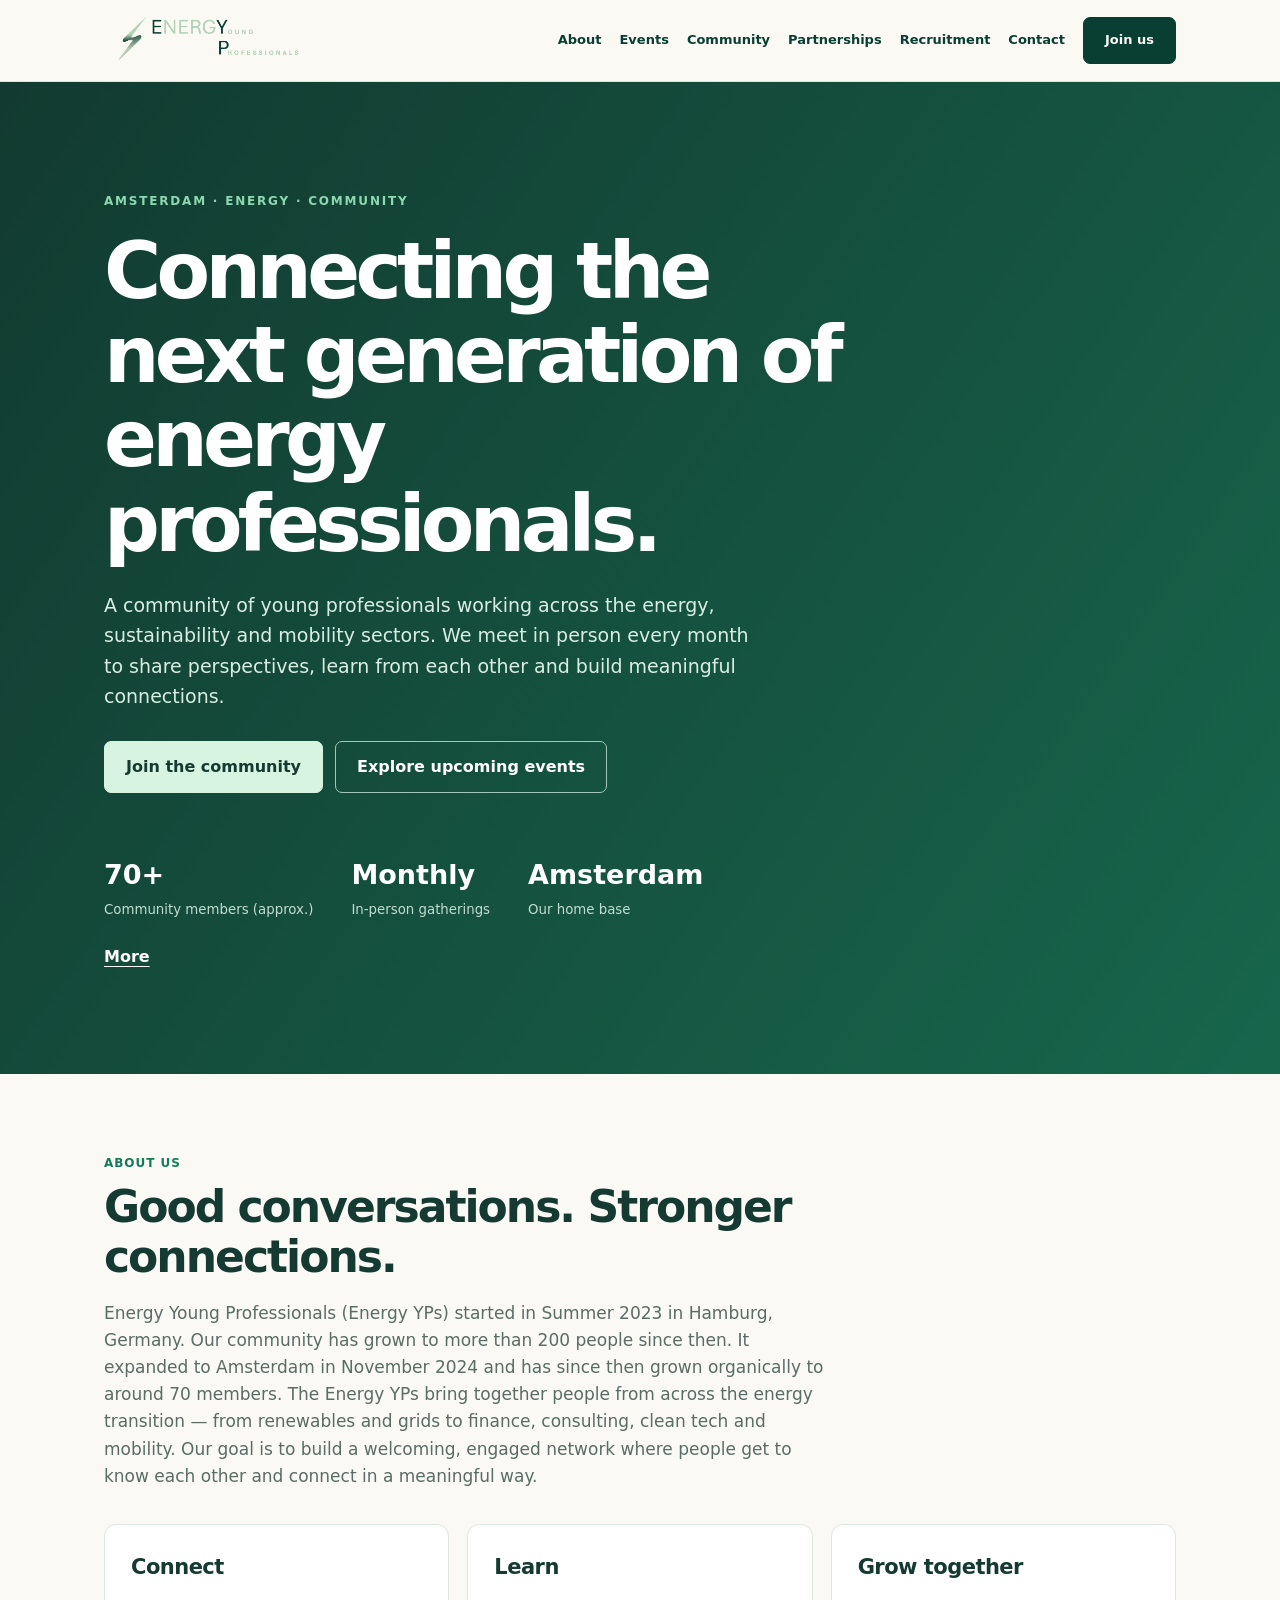
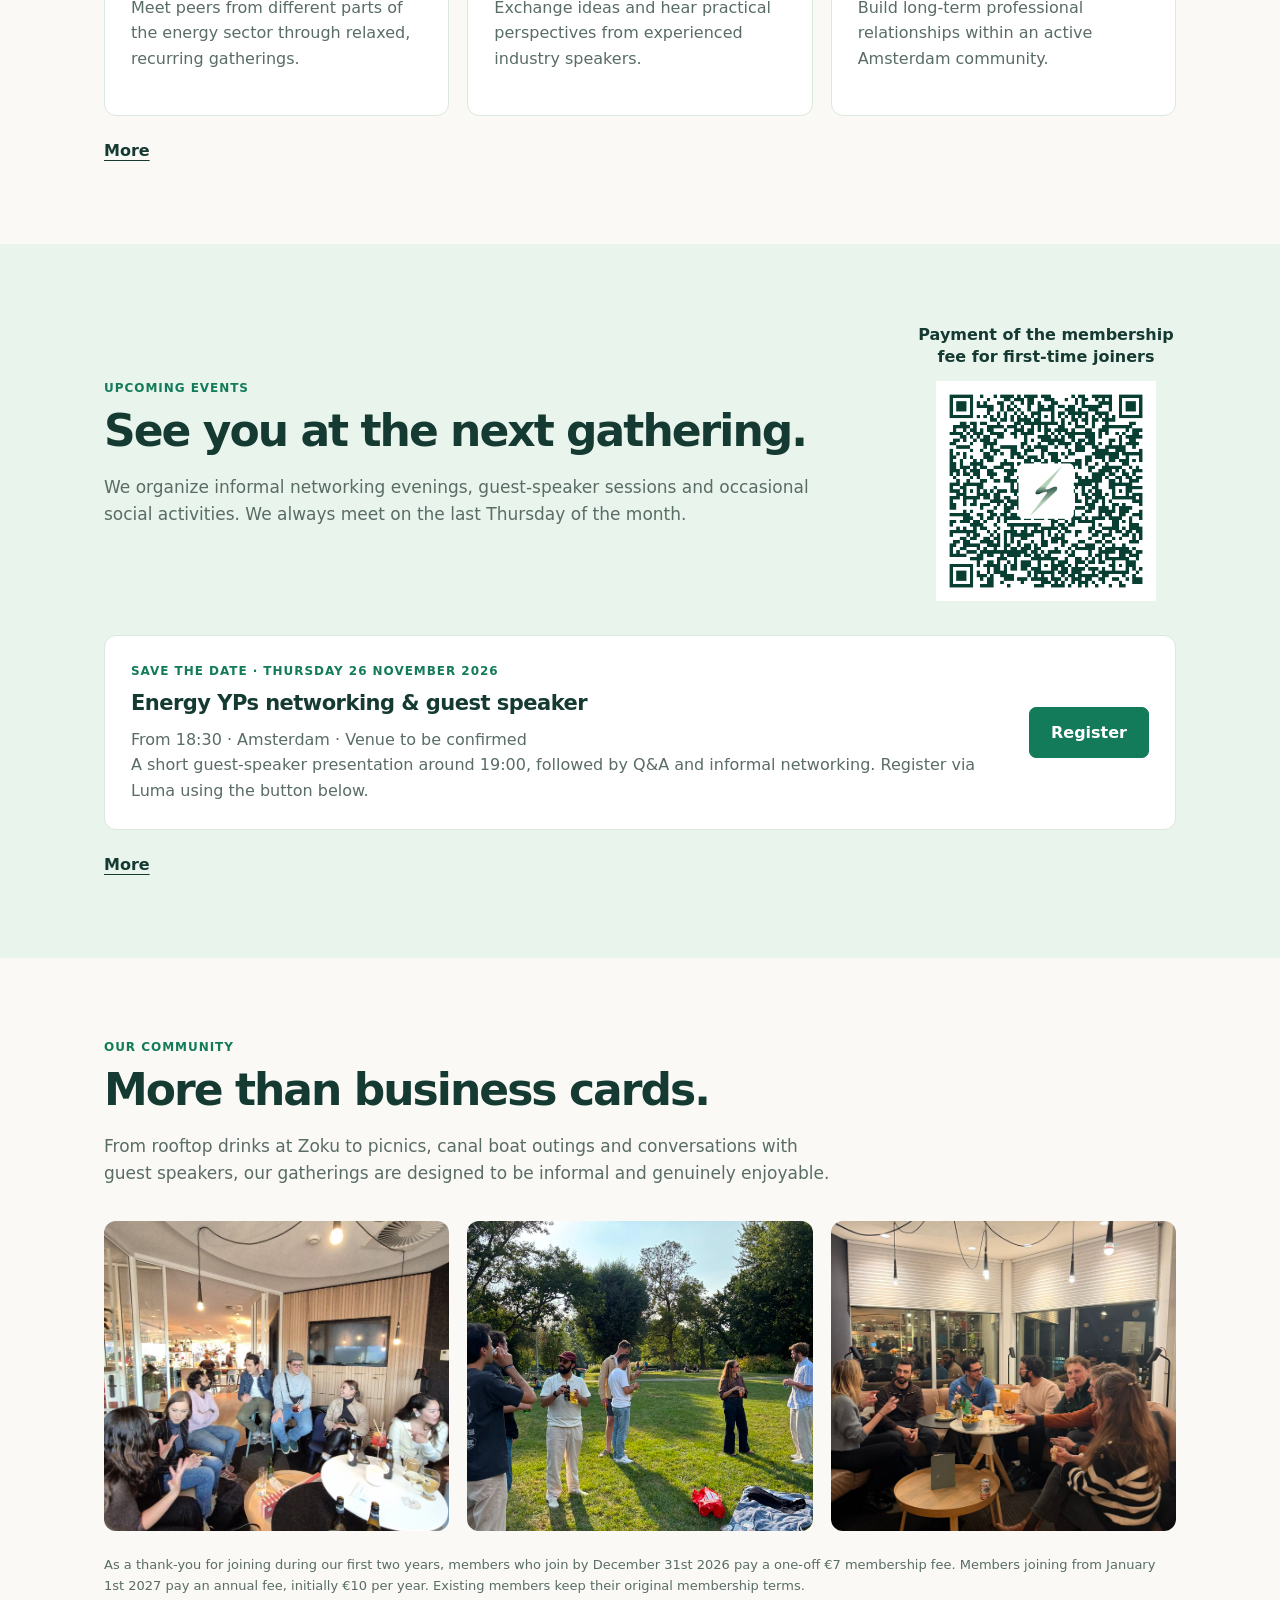
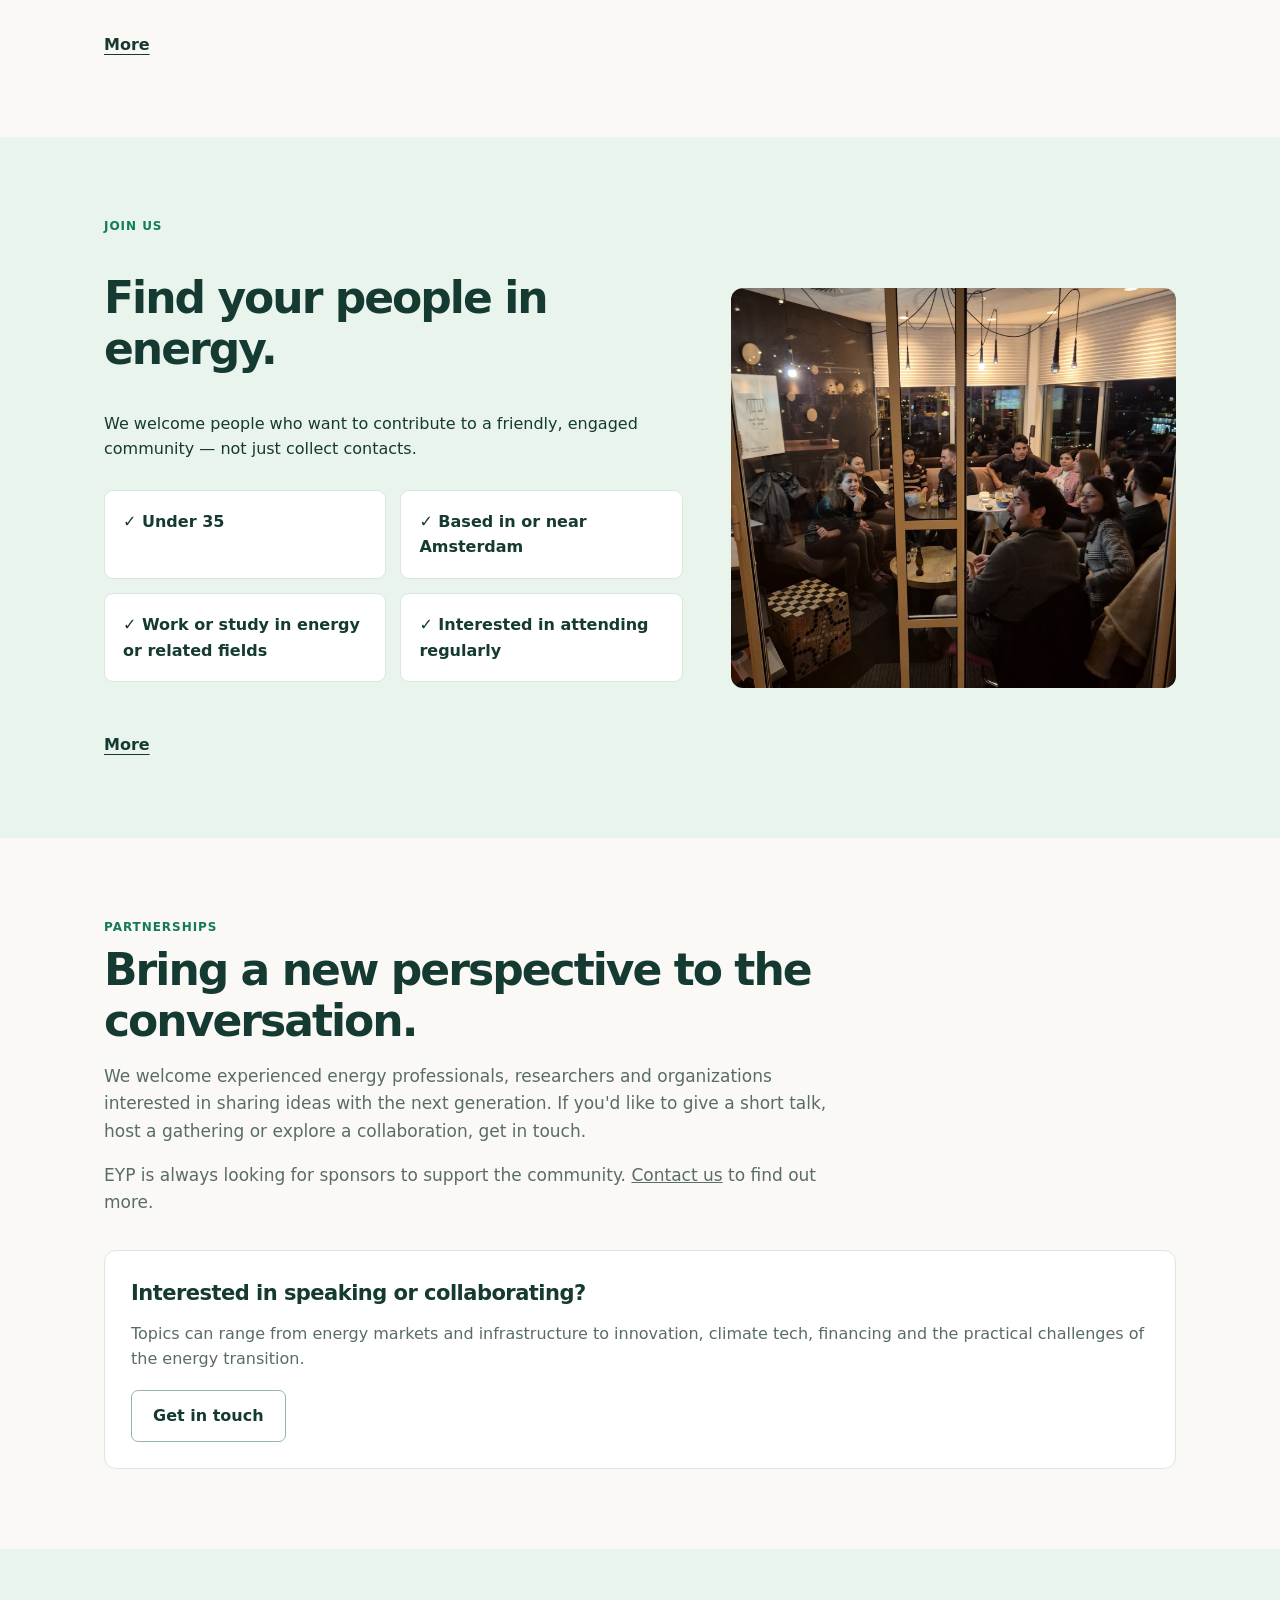
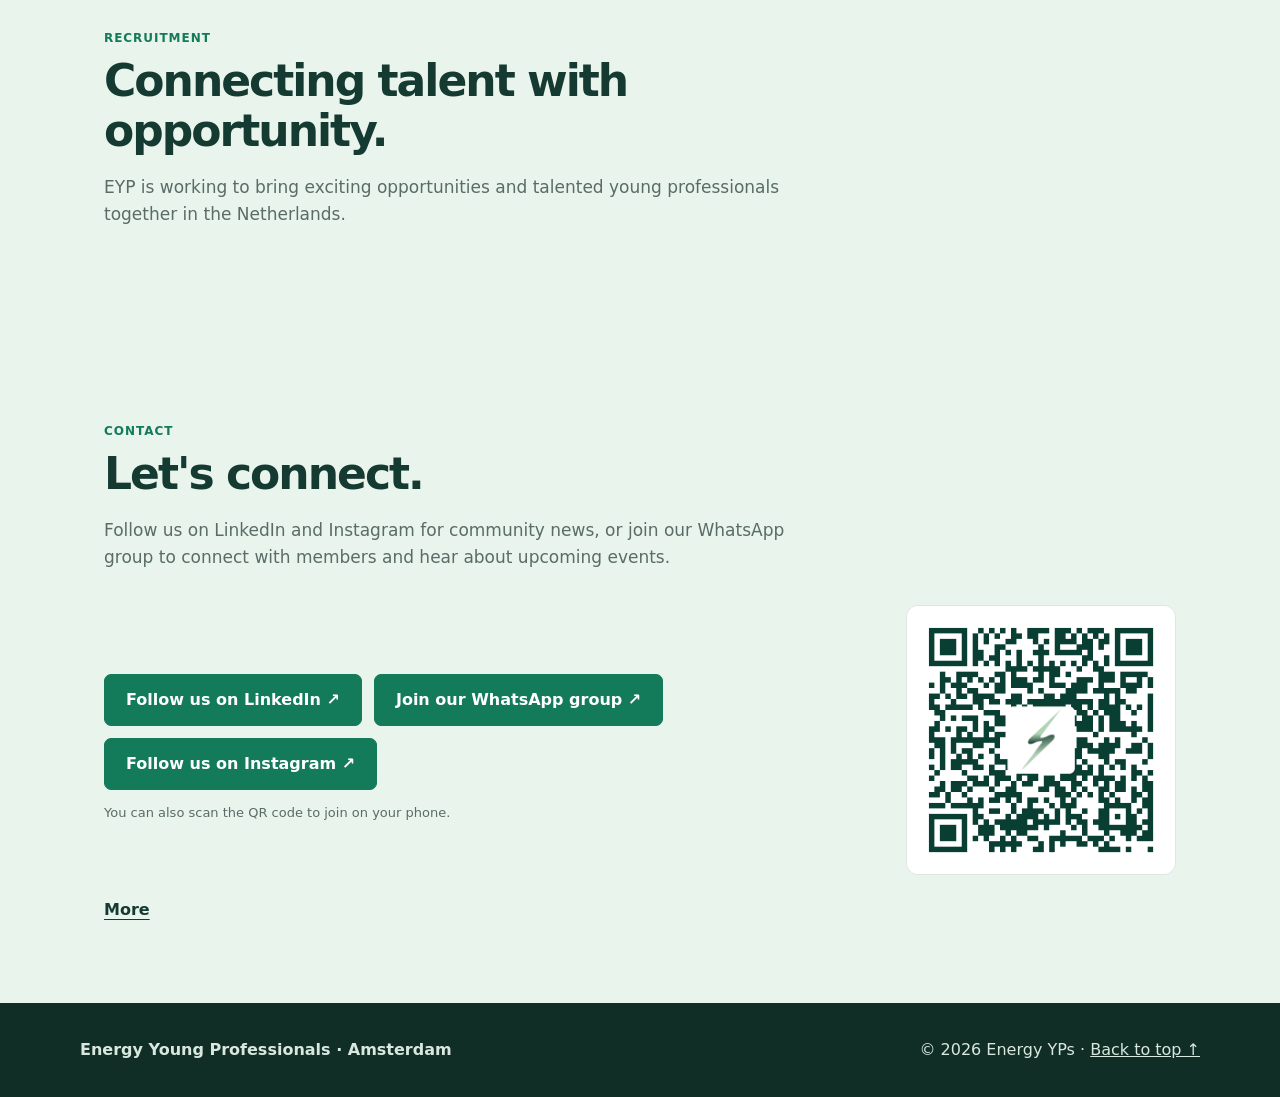
==== Energy-YPs-website/index.html @ be3f4026 "Remove outdated event information disclaimer" ====
<!doctype html>
<html lang="en">
<head>
  <meta charset="utf-8">
  <meta name="viewport" content="width=device-width, initial-scale=1">
  <meta name="description" content="Energy Young Professionals is an Amsterdam-based community connecting the next generation of energy professionals.">
  <title>Energy Young Professionals | Amsterdam</title>
  <link rel="stylesheet" href="styles.css">
</head>
<body id="home">
<header><div class="nav"><a class="brand" href="#home"><img class="brand-logo" src="Logo.png" alt="Energy Young Professionals"></a><nav aria-label="Main navigation"><a href="#about">About</a><a href="#events">Events</a><a href="#community">Community</a><a href="#partnerships">Partnerships</a><a href="#recruitment">Recruitment</a><a href="#contact">Contact</a><a class="button" href="#join">Join us</a></nav></div></header>
<main>
<section class="hero"><div class="wrap"><div class="eyebrow">Amsterdam · Energy · Community</div><h1>Connecting the next generation of energy professionals.</h1><p>A community of young professionals working across the energy, sustainability and mobility sectors. We meet in person every month to share perspectives, learn from each other and build meaningful connections.</p><div class="actions"><a class="button" href="#join">Join the community</a><a class="button secondary" href="#events">Explore upcoming events</a></div><div class="stats"><div class="stat"><strong>70+</strong><small>Community members (approx.)</small></div><div class="stat"><strong>Monthly</strong><small>In-person gatherings</small></div><div class="stat"><strong>Amsterdam</strong><small>Our home base</small></div></div><a class="more-link" href="home.html" target="_blank" rel="noopener noreferrer" aria-label="More about Our purpose (opens in a new tab)">More</a></div></section>
<section id="about"><div class="wrap"><div class="sectionhead"><div class="tag">About us</div><h2>Good conversations. Stronger connections.</h2><p>Energy Young Professionals (Energy YPs) started in Summer 2023 in Hamburg, Germany. Our community has grown to more than 200 people since then. It expanded to Amsterdam in November 2024 and has since then grown organically to around 70 members. The Energy YPs bring together people from across the energy transition — from renewables and grids to finance, consulting, clean tech and mobility. Our goal is to build a welcoming, engaged network where people get to know each other and connect in a meaningful way.</p></div><div class="grid"><div class="card"><h3>Connect</h3><p>Meet peers from different parts of the energy sector through relaxed, recurring gatherings.</p></div><div class="card"><h3>Learn</h3><p>Exchange ideas and hear practical perspectives from experienced industry speakers.</p></div><div class="card"><h3>Grow together</h3><p>Build long-term professional relationships within an active Amsterdam community.</p></div></div><a class="more-link" href="about.html" target="_blank" rel="noopener noreferrer" aria-label="More about About EYP (opens in a new tab)">More</a></div></section>
<section class="light" id="events"><div class="wrap"><div class="events-intro"><div class="sectionhead"><div class="tag">Upcoming events</div><h2>See you at the next gathering.</h2><p>We organize informal networking evenings, guest-speaker sessions and occasional social activities. We always meet on the last Thursday of the month.</p></div><figure class="membership-payment"><figcaption>Payment of the membership fee for first-time joiners</figcaption><a href="https://revolut.me/raphaef59b?currency=EUR&amp;amount=700&amp;note=Energy%20Young%20Professionals%20-%20One%20Time%20Membership" target="_blank" rel="noopener noreferrer" aria-label="Pay the €7 one-time membership fee via Revolut"><img src="membership-payment-qr.png" alt="Scan to pay the €7 Energy Young Professionals one-time membership fee via Revolut" width="1560" height="1560" loading="lazy"></a></figure></div><div class="card event"><div><div class="tag">Save the date · Thursday 26 November 2026</div><h3>Energy YPs networking & guest speaker</h3><p>From 18:30 · Amsterdam · Venue to be confirmed</p><p>A short guest-speaker presentation around 19:00, followed by Q&A and informal networking. Register via Luma using the button below.</p></div><a class="button" href="https://luma.com/bhpto32o" target="_blank" rel="noopener noreferrer">Register</a></div><a class="more-link" href="events.html" target="_blank" rel="noopener noreferrer" aria-label="More about Events (opens in a new tab)">More</a></div></section>
<section id="community"><div class="wrap"><div class="sectionhead"><div class="tag">Our community</div><h2>More than business cards.</h2><p>From rooftop drinks at Zoku to picnics, canal boat outings and conversations with guest speakers, our gatherings are designed to be informal and genuinely enjoyable.</p></div><div class="grid"><img class="community-photo" src="picture-1.jpeg" alt="Energy YPs members talking at an indoor gathering" loading="lazy"><img class="community-photo" src="picture-2.jpeg" alt="Energy YPs picnic in the park" loading="lazy"><img class="community-photo" src="picture-3.jpeg" alt="Energy YPs members sharing a conversation" loading="lazy"></div><p class="note" style="margin-top:24px">As a thank-you for joining during our first two years, members who join by December 31st 2026 pay a one-off €7 membership fee. Members joining from January 1st 2027 pay an annual fee, initially €10 per year. Existing members keep their original membership terms.</p><a class="more-link" href="community.html" target="_blank" rel="noopener noreferrer" aria-label="More about Our community (opens in a new tab)">More</a></div></section>
<section class="light" id="join"><div class="wrap split"><div><div class="tag">Join us</div><h2 style="font-size:clamp(30px,4vw,44px);letter-spacing:-.045em;line-height:1.15">Find your people in energy.</h2><p>We welcome people who want to contribute to a friendly, engaged community — not just collect contacts.</p><div class="criteria"><div>✓ Under 35</div><div>✓ Based in or near Amsterdam</div><div>✓ Work or study in energy or related fields</div><div>✓ Interested in attending regularly</div></div><a class="more-link" href="join.html" target="_blank" rel="noopener noreferrer" aria-label="More about Joining EYP (opens in a new tab)">More</a></div><img class="community-photo" src="picture-4.jpeg" alt="Energy YPs community gathering in Amsterdam" loading="lazy"></div></section>
<section id="partnerships"><span id="speakers" aria-hidden="true"></span><div class="wrap"><div class="sectionhead"><div class="tag">Partnerships</div><h2>Bring a new perspective to the conversation.</h2><p>We welcome experienced energy professionals, researchers and organizations interested in sharing ideas with the next generation. If you'd like to give a short talk, host a gathering or explore a collaboration, get in touch.</p><p>EYP is always looking for sponsors to support the community. <a href="#contact">Contact us</a> to find out more.</p></div><div class="card"><h3>Interested in speaking or collaborating?</h3><p>Topics can range from energy markets and infrastructure to innovation, climate tech, financing and the practical challenges of the energy transition.</p><a class="button secondary" href="#contact">Get in touch</a></div></div></section>
<section class="light" id="recruitment"><div class="wrap"><div class="sectionhead"><div class="tag">Recruitment</div><h2>Connecting talent with opportunity.</h2><p>EYP is working to bring exciting opportunities and talented young professionals together in the Netherlands.</p></div></div></section>
<section class="light" id="contact"><div class="wrap"><div class="sectionhead"><div class="tag">Contact</div><h2>Let's connect.</h2><p>Follow us on LinkedIn and Instagram for community news, or join our WhatsApp group to connect with members and hear about upcoming events.</p></div><div class="whatsapp-connect"><div><div class="actions"><a class="button" href="https://www.linkedin.com/company/eyp-energy-young-professionals" target="_blank" rel="noopener noreferrer">Follow us on LinkedIn ↗</a><a class="button" href="https://chat.whatsapp.com/KkSvdzGhXZY9MDoPkQDl51?s=cl&amp;p=i&amp;mlu=4&amp;ilr=4&amp;iam=2" target="_blank" rel="noopener noreferrer">Join our WhatsApp group ↗</a><a class="button" href="https://www.instagram.com/energyyoungprofessionals?vrfl=Y284eHR3d28weGdu&amp;utm_source=qr" target="_blank" rel="noopener noreferrer">Follow us on Instagram ↗</a></div><p class="note">You can also scan the QR code to join on your phone.</p></div><a href="https://chat.whatsapp.com/KkSvdzGhXZY9MDoPkQDl51?s=cl&amp;p=i&amp;mlu=4&amp;ilr=4&amp;iam=2" target="_blank" rel="noopener noreferrer" aria-label="Join the Energy YPs WhatsApp group"><img class="whatsapp-qr" src="QR-code.png" alt="WhatsApp group QR code for Energy YP Amsterdam"></a></div><a class="more-link" href="contact.html" target="_blank" rel="noopener noreferrer" aria-label="More about Contact (opens in a new tab)">More</a></div></section>
</main><footer class="foot"><div class="inner"><strong>Energy Young Professionals · Amsterdam</strong><span>© <span id="year">2026</span> Energy YPs · <a href="#home">Back to top ↑</a></span></div></footer><script>document.getElementById('year').textContent=new Date().getFullYear()</script>
</body></html>
---- Energy-YPs-website/styles.css ----
:root{--ink:#153a32;--green:#137b5a;--mint:#e9f4ed;--cream:#faf9f5;--muted:#596c66;--line:#dce7df;--white:#fff}*{box-sizing:border-box}html{scroll-behavior:smooth}body{margin:0;background:var(--cream);color:var(--ink);font:16px/1.6 system-ui,-apple-system,Segoe UI,sans-serif}a{color:inherit}header{position:sticky;top:0;background:#faf9f5f2;backdrop-filter:blur(12px);border-bottom:1px solid var(--line);z-index:2}.nav{max-width:1120px;margin:auto;padding:17px 24px;display:flex;align-items:center;justify-content:space-between;gap:20px}.brand{font-weight:850;letter-spacing:-.04em;text-decoration:none;font-size:20px}.brand span{color:var(--green)}nav{display:flex;align-items:center;gap:22px;flex-wrap:wrap}nav a{text-decoration:none;font-size:13px;font-weight:650}.button{display:inline-block;background:var(--green);color:white;padding:12px 21px;border-radius:7px;text-decoration:none;font-weight:750;border:1px solid var(--green)}.button.secondary{background:transparent;color:var(--ink);border-color:#9bb5a8}.button:hover{filter:brightness(.92)}.hero{background:linear-gradient(125deg,#123a30,#17664c);color:white}.wrap{max-width:1120px;margin:auto;padding:84px 24px}.hero .wrap{padding-top:110px;padding-bottom:105px}.eyebrow{text-transform:uppercase;letter-spacing:.15em;font-weight:800;font-size:12px;color:#8dd8b1}.hero h1{max-width:790px;font-size:clamp(40px,6.2vw,78px);line-height:1.08;letter-spacing:-.06em;margin:18px 0 24px}.hero p{max-width:650px;color:#d9eee3;font-size:19px}.actions{display:flex;gap:12px;flex-wrap:wrap;margin-top:30px}.hero .button{background:#d6f4df;color:#153a32;border-color:#d6f4df}.hero .button.secondary{background:transparent;color:white;border-color:#a3c7b7}.stats{display:flex;gap:38px;flex-wrap:wrap;margin-top:60px}.stat strong{display:block;font-size:27px}.stat small{color:#c1ddcf}section .wrap{padding-top:80px;padding-bottom:80px}.sectionhead{max-width:730px;margin-bottom:34px}.sectionhead h2{font-size:clamp(30px,4vw,44px);letter-spacing:-.045em;line-height:1.15;margin:8px 0 15px}.sectionhead p{color:var(--muted);font-size:17px}.grid{display:grid;grid-template-columns:repeat(3,minmax(0,1fr));gap:18px}.card{background:white;border:1px solid var(--line);border-radius:12px;padding:26px}.card h3{margin:0 0 10px;font-size:21px;letter-spacing:-.025em}.card p{margin:0 0 18px;color:var(--muted)}.tag{font-size:12px;font-weight:800;color:var(--green);text-transform:uppercase;letter-spacing:.08em}.light{background:var(--mint)}.event{display:grid;grid-template-columns:1fr auto;align-items:center;gap:20px}.event h3{margin:6px 0}.event p{margin:0;color:var(--muted)}.event .button{white-space:nowrap}.placeholder{border:2px dashed #a5c8b6;border-radius:12px;background:#f5fbf6;padding:38px 22px;text-align:center;color:var(--muted);min-height:180px;display:flex;align-items:center;justify-content:center}.criteria{display:grid;grid-template-columns:repeat(2,1fr);gap:14px;margin:28px 0}.criteria div{background:#fff;border:1px solid var(--line);padding:18px;border-radius:9px;font-weight:650}.split{display:grid;grid-template-columns:1.3fr 1fr;gap:48px;align-items:center}.foot{background:#102d26;color:#d8e8de;padding:34px 24px}.foot .inner{max-width:1120px;margin:auto;display:flex;justify-content:space-between;gap:20px;flex-wrap:wrap}.foot a{color:#d8e8de}.note{font-size:13px;color:var(--muted)}@media(max-width:760px){nav{gap:10px}nav a{font-size:12px}.nav{align-items:flex-start;flex-direction:column}.wrap{padding:65px 20px}.hero .wrap{padding-top:75px;padding-bottom:70px}.grid,.split,.criteria{grid-template-columns:1fr}.event{grid-template-columns:1fr}.stats{gap:25px}}
  .whatsapp-connect{display:flex;align-items:center;gap:38px;flex-wrap:wrap}.whatsapp-connect>div{flex:1 1 250px}.whatsapp-connect>a{display:block;max-width:270px}.whatsapp-qr{display:block;width:100%;height:auto;border-radius:12px;border:1px solid var(--line)}.brand{display:block;flex-shrink:0;line-height:0}.brand-logo{display:block;width:265px;max-width:100%;height:auto}@media(max-width:760px){.brand-logo{width:220px}}.community-photo{display:block;width:100%;height:310px;object-fit:cover;object-position:center;border-radius:12px}.split>.community-photo{height:400px}@media(max-width:760px){.community-photo{height:350px}.split>.community-photo{height:400px}}header{background:#fbf9f4;border-bottom:1px solid var(--line);backdrop-filter:none}header nav a{color:#093e32}header nav .button{background:#093e32;color:#fbf9f4;border-color:#093e32}.brand,.brand-logo{border:0;box-shadow:none;background:#fbf9f4}header nav a:focus-visible{outline:2px solid #093e32;outline-offset:5px}@media(min-width:761px) and (max-width:1000px){.nav{flex-wrap:wrap}} .brand-logo{clip-path:inset(1px);mix-blend-mode:multiply;border:0;outline:0;box-shadow:none}.brand{background:transparent} 
  header {
  background: #fbf9f4;
  backdrop-filter: none;
}

.brand,
.brand-logo {
  background: #fbf9f4;
  border: 0;
  box-shadow: none;
}

.brand-logo {
  mix-blend-mode: normal;
}
  header{background:#fbf9f4;backdrop-filter:none}.brand,.brand-logo{background:#fbf9f4;border:0;box-shadow:none}.brand-logo{mix-blend-mode:normal;clip-path:inset(1px)}
  header .nav{padding-top:8px;padding-bottom:8px}header .brand-logo{width:200px}section[id]{scroll-margin-top:140px}@media(max-width:760px){header{position:static;top:auto}section[id]{scroll-margin-top:-60px}}
  
/* Hide the frame baked into Logo.png and match the menu background. */
header,header .brand{background:#fbf9f4}header .brand-logo{background:#fbf9f4;mix-blend-mode:normal;border:0;outline:0;box-shadow:none;clip-path:inset(12% 2% 18% 1%)}

.events-intro{display:grid;grid-template-columns:minmax(0,1fr) 260px;gap:40px;align-items:center;margin-bottom:34px}.events-intro .sectionhead{margin-bottom:0}.membership-payment{margin:0;text-align:center}.membership-payment figcaption{font-size:16px;font-weight:700;line-height:1.4;margin-bottom:12px}.membership-payment a{display:block}.membership-payment img{display:block;width:220px;max-width:100%;height:auto;margin:auto}@media(max-width:760px){.events-intro{grid-template-columns:1fr;gap:24px}.membership-payment{max-width:300px;justify-self:center}}

.more-link{display:inline-block;margin-top:22px;font-weight:750;text-underline-offset:4px}.more-link:focus-visible{outline:2px solid currentColor;outline-offset:5px}.detail-page .detail-content{max-width:800px}.detail-page h1{font-size:clamp(34px,5vw,56px);line-height:1.15;letter-spacing:-.045em;margin:12px 0 24px}.detail-page h2{font-size:26px;line-height:1.3;margin-top:36px}.detail-page p,.detail-page li{color:var(--muted)}.detail-page .back-link{display:inline-block;margin-bottom:28px;font-weight:650}.detail-page .actions{margin-bottom:24px}header nav{gap:18px}@media(min-width:761px) and (max-width:1120px){header .nav{flex-wrap:wrap}}@media(max-width:760px){header nav{gap:12px 16px}header nav .button{padding:9px 15px}}

/* The home anchor is the page top, above the entire header. */
body#home{scroll-margin-top:0}
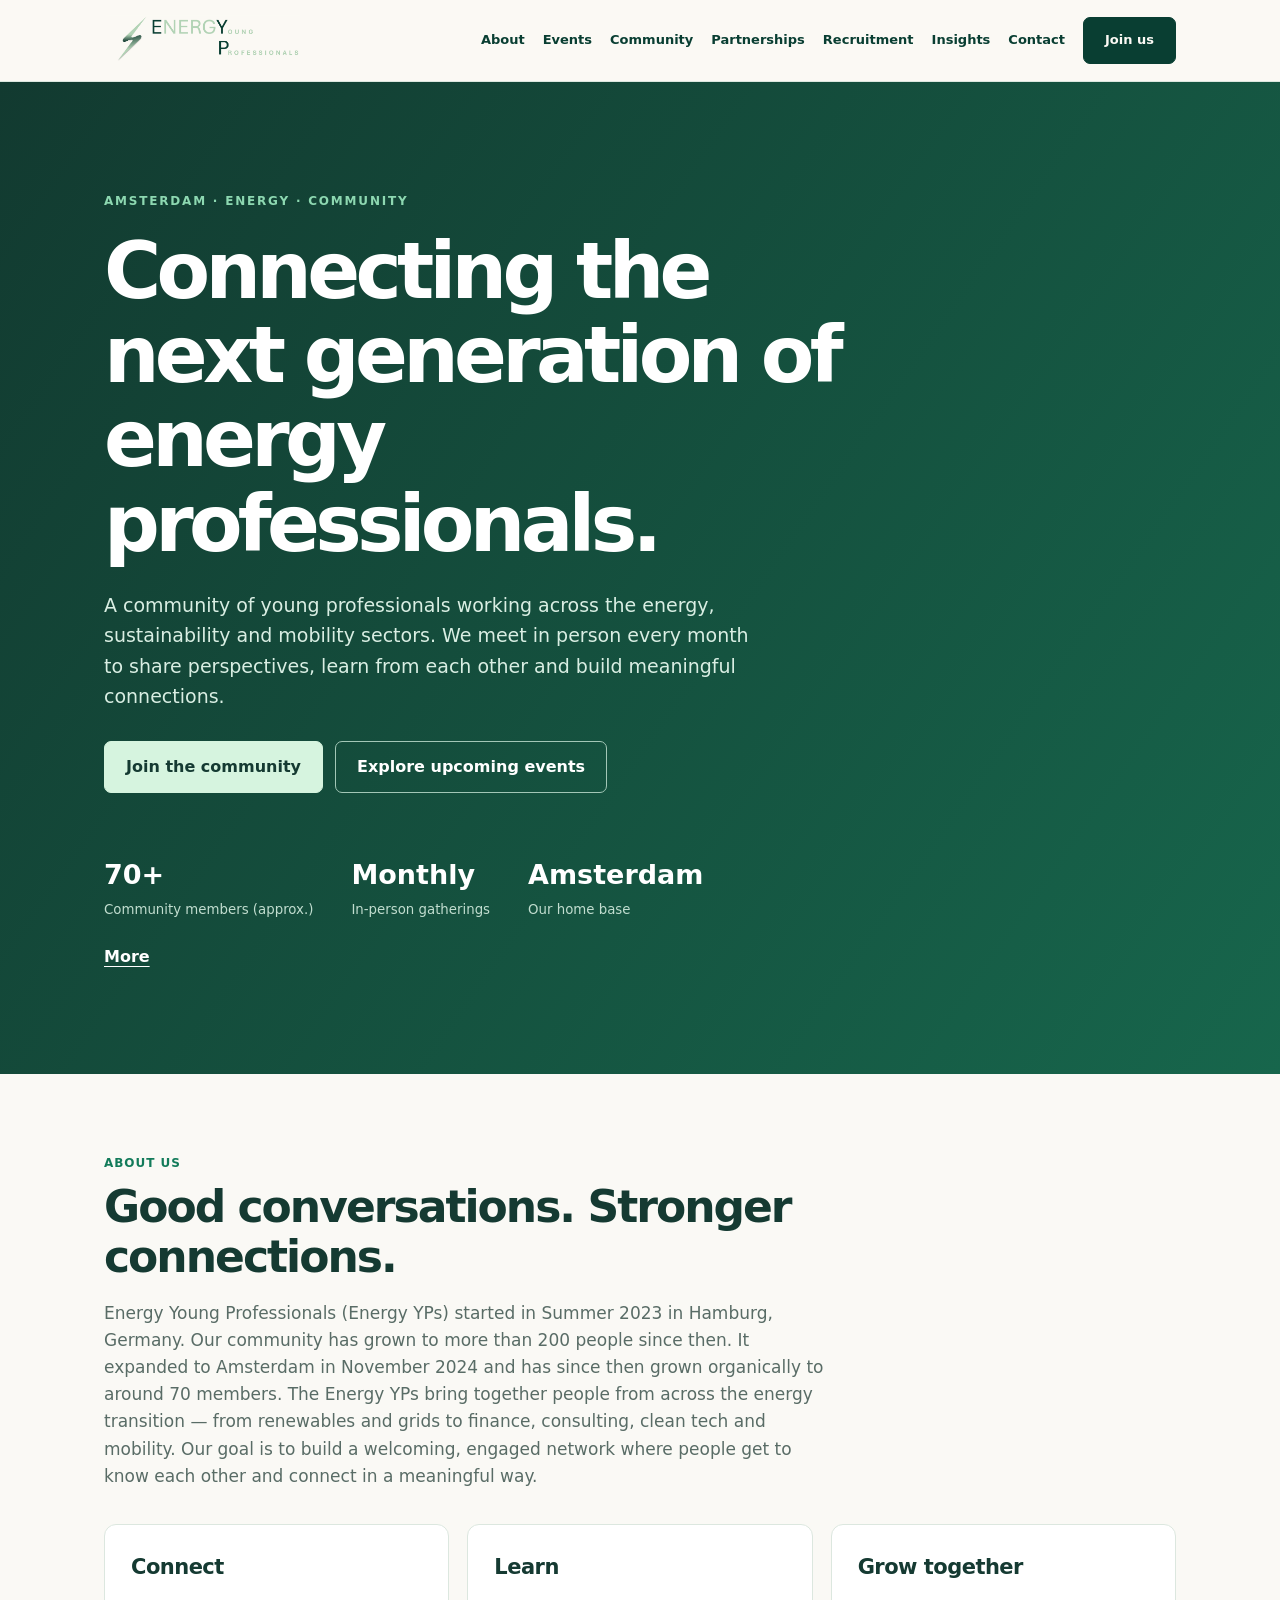
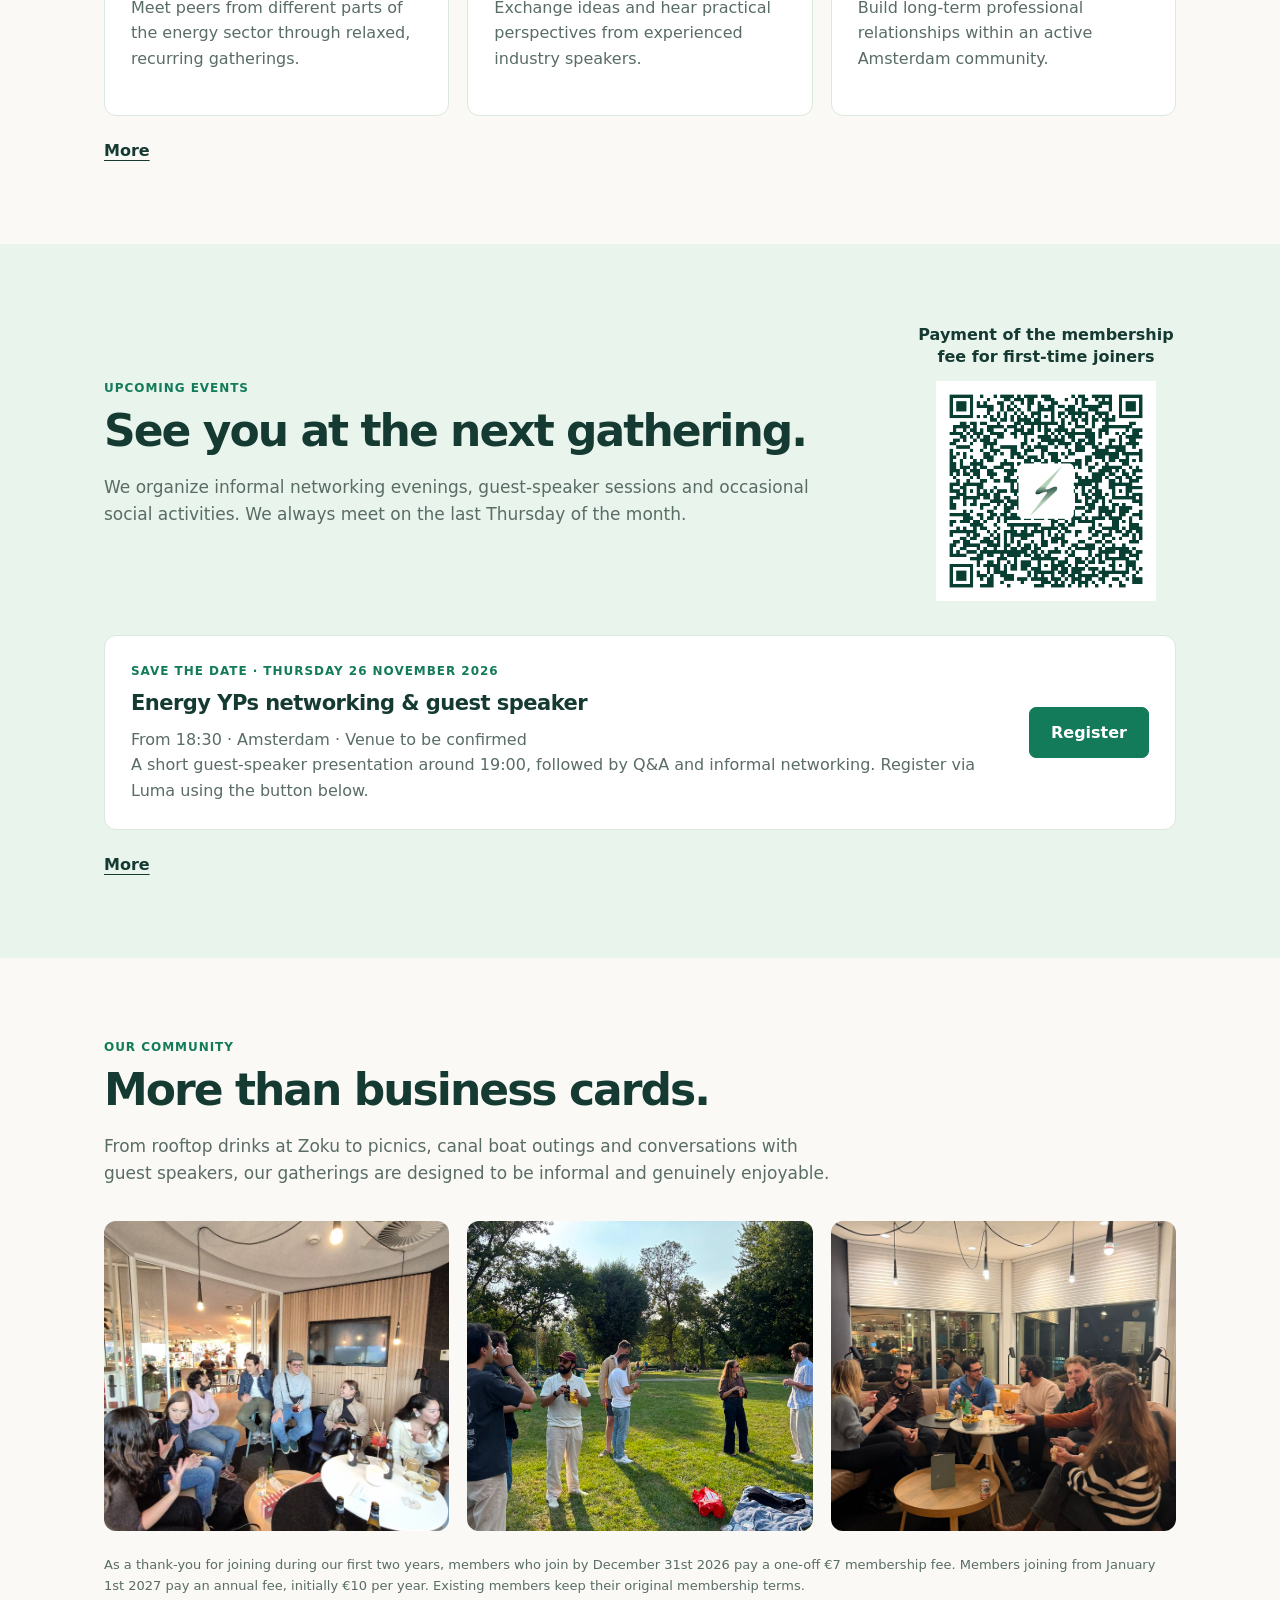
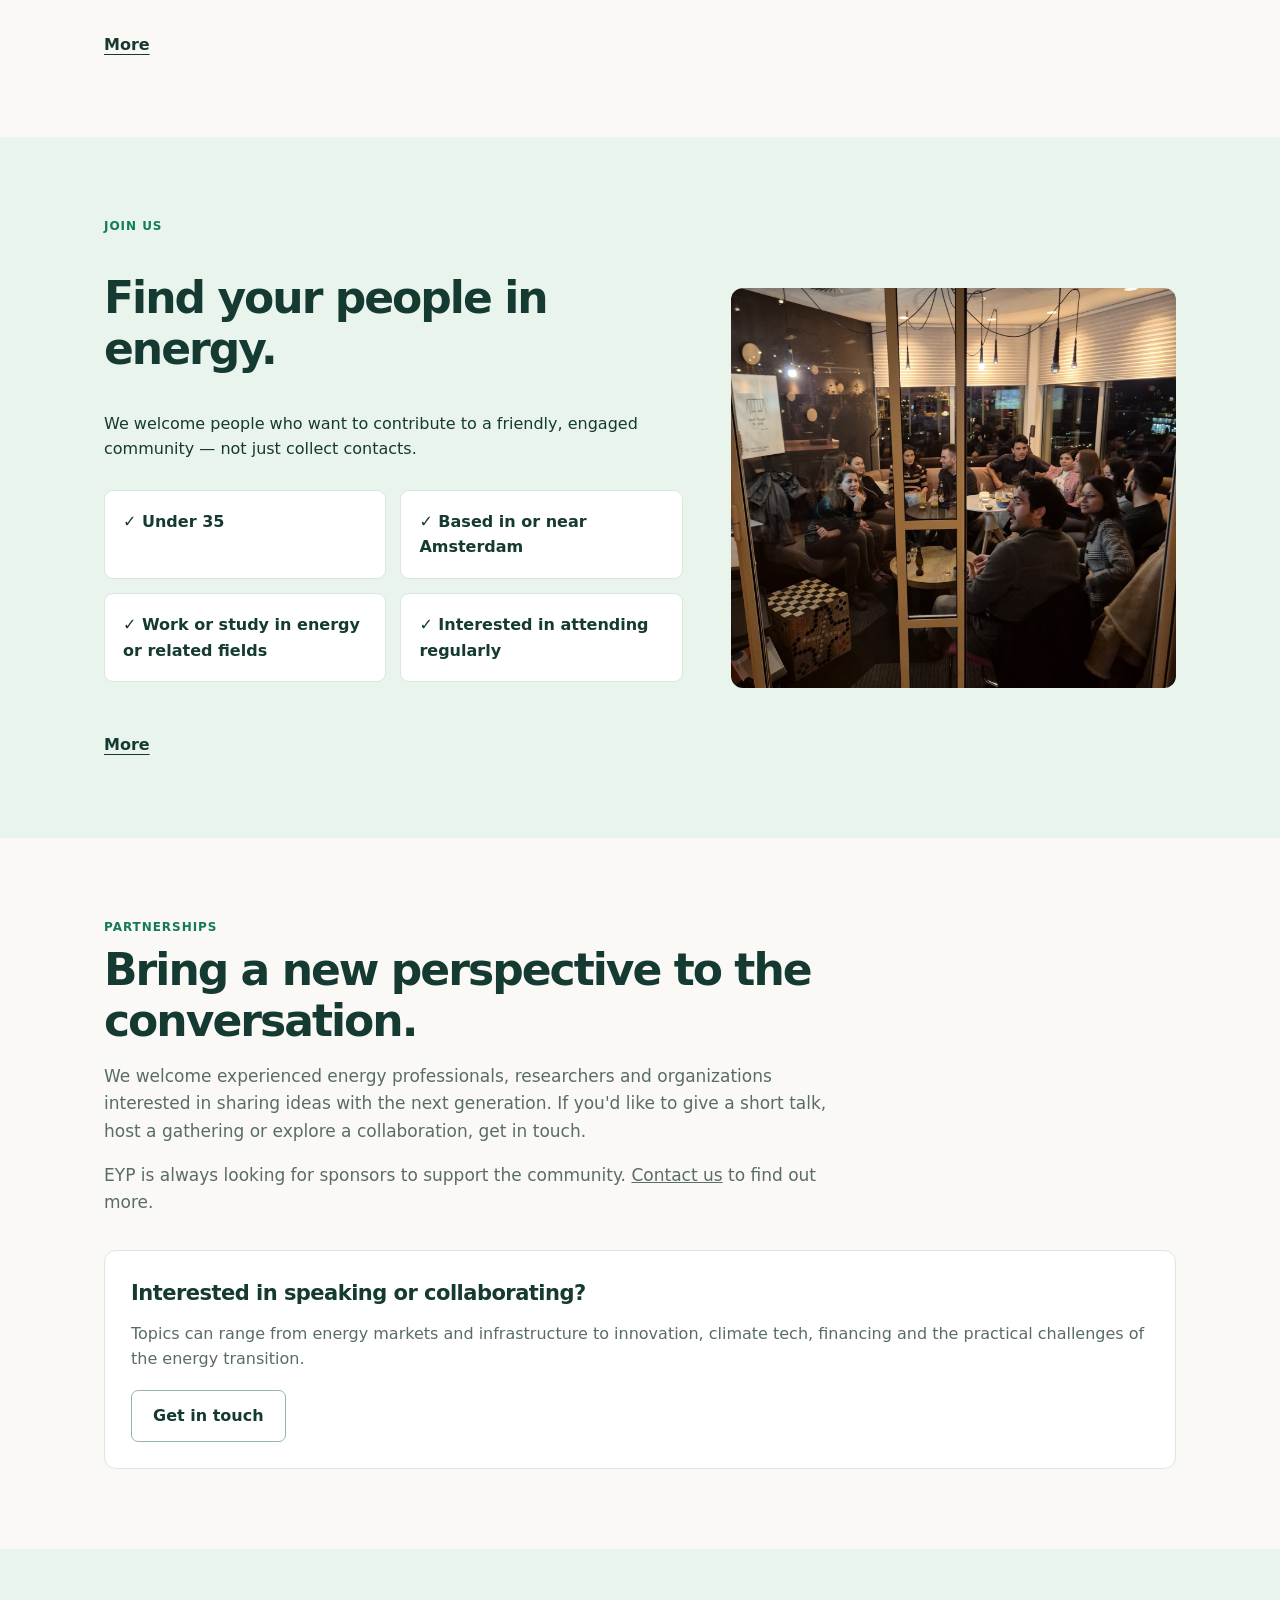
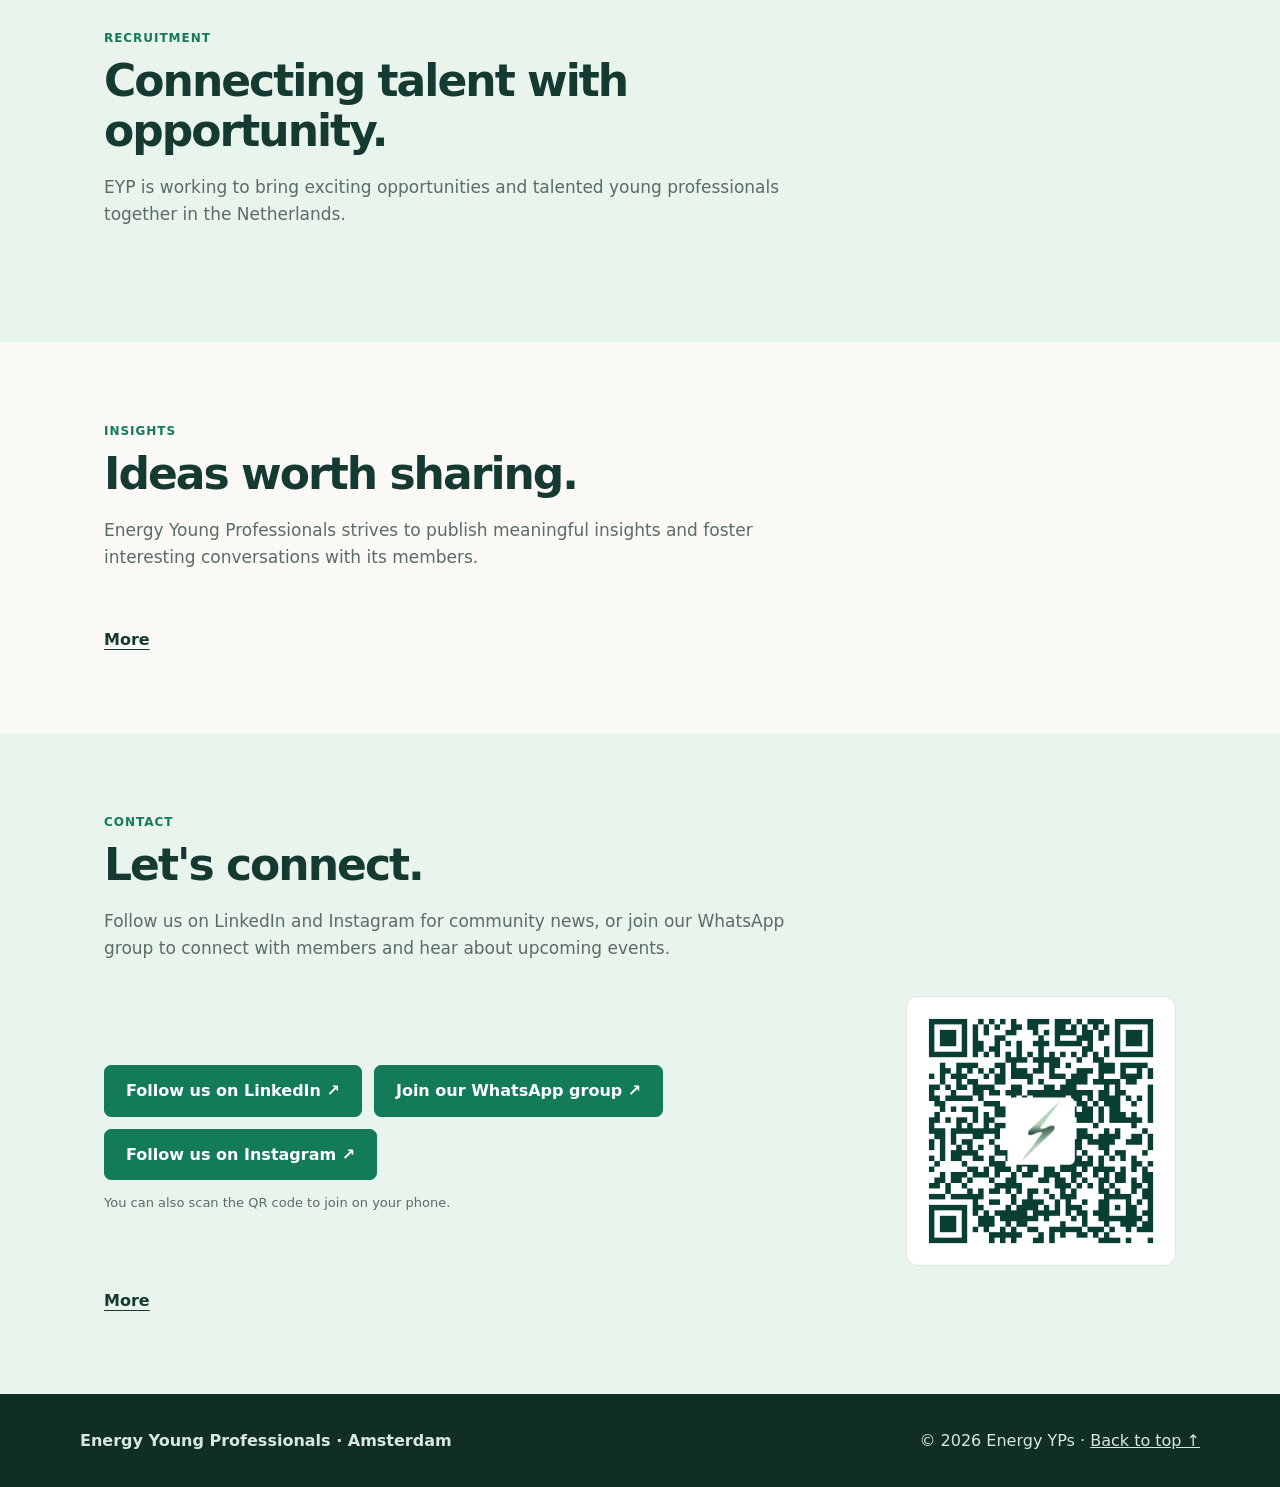
==== commit 2675e20e: "Add Insights section and menu entry before Contact" ====
--- a/Energy-YPs-website/index.html
+++ b/Energy-YPs-website/index.html
@@ -8,7 +8,7 @@
   <link rel="stylesheet" href="styles.css">
 </head>
 <body id="home">
-<header><div class="nav"><a class="brand" href="#home"><img class="brand-logo" src="Logo.png" alt="Energy Young Professionals"></a><nav aria-label="Main navigation"><a href="#about">About</a><a href="#events">Events</a><a href="#community">Community</a><a href="#partnerships">Partnerships</a><a href="#recruitment">Recruitment</a><a href="#contact">Contact</a><a class="button" href="#join">Join us</a></nav></div></header>
+<header><div class="nav"><a class="brand" href="#home"><img class="brand-logo" src="Logo.png" alt="Energy Young Professionals"></a><nav aria-label="Main navigation"><a href="#about">About</a><a href="#events">Events</a><a href="#community">Community</a><a href="#partnerships">Partnerships</a><a href="#recruitment">Recruitment</a><a href="#insights">Insights</a><a href="#contact">Contact</a><a class="button" href="#join">Join us</a></nav></div></header>
 <main>
 <section class="hero"><div class="wrap"><div class="eyebrow">Amsterdam · Energy · Community</div><h1>Connecting the next generation of energy professionals.</h1><p>A community of young professionals working across the energy, sustainability and mobility sectors. We meet in person every month to share perspectives, learn from each other and build meaningful connections.</p><div class="actions"><a class="button" href="#join">Join the community</a><a class="button secondary" href="#events">Explore upcoming events</a></div><div class="stats"><div class="stat"><strong>70+</strong><small>Community members (approx.)</small></div><div class="stat"><strong>Monthly</strong><small>In-person gatherings</small></div><div class="stat"><strong>Amsterdam</strong><small>Our home base</small></div></div><a class="more-link" href="home.html" target="_blank" rel="noopener noreferrer" aria-label="More about Our purpose (opens in a new tab)">More</a></div></section>
 <section id="about"><div class="wrap"><div class="sectionhead"><div class="tag">About us</div><h2>Good conversations. Stronger connections.</h2><p>Energy Young Professionals (Energy YPs) started in Summer 2023 in Hamburg, Germany. Our community has grown to more than 200 people since then. It expanded to Amsterdam in November 2024 and has since then grown organically to around 70 members. The Energy YPs bring together people from across the energy transition — from renewables and grids to finance, consulting, clean tech and mobility. Our goal is to build a welcoming, engaged network where people get to know each other and connect in a meaningful way.</p></div><div class="grid"><div class="card"><h3>Connect</h3><p>Meet peers from different parts of the energy sector through relaxed, recurring gatherings.</p></div><div class="card"><h3>Learn</h3><p>Exchange ideas and hear practical perspectives from experienced industry speakers.</p></div><div class="card"><h3>Grow together</h3><p>Build long-term professional relationships within an active Amsterdam community.</p></div></div><a class="more-link" href="about.html" target="_blank" rel="noopener noreferrer" aria-label="More about About EYP (opens in a new tab)">More</a></div></section>
@@ -17,6 +17,7 @@
 <section class="light" id="join"><div class="wrap split"><div><div class="tag">Join us</div><h2 style="font-size:clamp(30px,4vw,44px);letter-spacing:-.045em;line-height:1.15">Find your people in energy.</h2><p>We welcome people who want to contribute to a friendly, engaged community — not just collect contacts.</p><div class="criteria"><div>✓ Under 35</div><div>✓ Based in or near Amsterdam</div><div>✓ Work or study in energy or related fields</div><div>✓ Interested in attending regularly</div></div><a class="more-link" href="join.html" target="_blank" rel="noopener noreferrer" aria-label="More about Joining EYP (opens in a new tab)">More</a></div><img class="community-photo" src="picture-4.jpeg" alt="Energy YPs community gathering in Amsterdam" loading="lazy"></div></section>
 <section id="partnerships"><span id="speakers" aria-hidden="true"></span><div class="wrap"><div class="sectionhead"><div class="tag">Partnerships</div><h2>Bring a new perspective to the conversation.</h2><p>We welcome experienced energy professionals, researchers and organizations interested in sharing ideas with the next generation. If you'd like to give a short talk, host a gathering or explore a collaboration, get in touch.</p><p>EYP is always looking for sponsors to support the community. <a href="#contact">Contact us</a> to find out more.</p></div><div class="card"><h3>Interested in speaking or collaborating?</h3><p>Topics can range from energy markets and infrastructure to innovation, climate tech, financing and the practical challenges of the energy transition.</p><a class="button secondary" href="#contact">Get in touch</a></div></div></section>
 <section class="light" id="recruitment"><div class="wrap"><div class="sectionhead"><div class="tag">Recruitment</div><h2>Connecting talent with opportunity.</h2><p>EYP is working to bring exciting opportunities and talented young professionals together in the Netherlands.</p></div></div></section>
+<section id="insights"><div class="wrap"><div class="sectionhead"><div class="tag">Insights</div><h2>Ideas worth sharing.</h2><p>Energy Young Professionals strives to publish meaningful insights and foster interesting conversations with its members.</p></div><a class="more-link" href="insights.html" target="_blank" rel="noopener noreferrer" aria-label="More about Insights (opens in a new tab)">More</a></div></section>
 <section class="light" id="contact"><div class="wrap"><div class="sectionhead"><div class="tag">Contact</div><h2>Let's connect.</h2><p>Follow us on LinkedIn and Instagram for community news, or join our WhatsApp group to connect with members and hear about upcoming events.</p></div><div class="whatsapp-connect"><div><div class="actions"><a class="button" href="https://www.linkedin.com/company/eyp-energy-young-professionals" target="_blank" rel="noopener noreferrer">Follow us on LinkedIn ↗</a><a class="button" href="https://chat.whatsapp.com/KkSvdzGhXZY9MDoPkQDl51?s=cl&amp;p=i&amp;mlu=4&amp;ilr=4&amp;iam=2" target="_blank" rel="noopener noreferrer">Join our WhatsApp group ↗</a><a class="button" href="https://www.instagram.com/energyyoungprofessionals?vrfl=Y284eHR3d28weGdu&amp;utm_source=qr" target="_blank" rel="noopener noreferrer">Follow us on Instagram ↗</a></div><p class="note">You can also scan the QR code to join on your phone.</p></div><a href="https://chat.whatsapp.com/KkSvdzGhXZY9MDoPkQDl51?s=cl&amp;p=i&amp;mlu=4&amp;ilr=4&amp;iam=2" target="_blank" rel="noopener noreferrer" aria-label="Join the Energy YPs WhatsApp group"><img class="whatsapp-qr" src="QR-code.png" alt="WhatsApp group QR code for Energy YP Amsterdam"></a></div><a class="more-link" href="contact.html" target="_blank" rel="noopener noreferrer" aria-label="More about Contact (opens in a new tab)">More</a></div></section>
 </main><footer class="foot"><div class="inner"><strong>Energy Young Professionals · Amsterdam</strong><span>© <span id="year">2026</span> Energy YPs · <a href="#home">Back to top ↑</a></span></div></footer><script>document.getElementById('year').textContent=new Date().getFullYear()</script>
 </body></html>
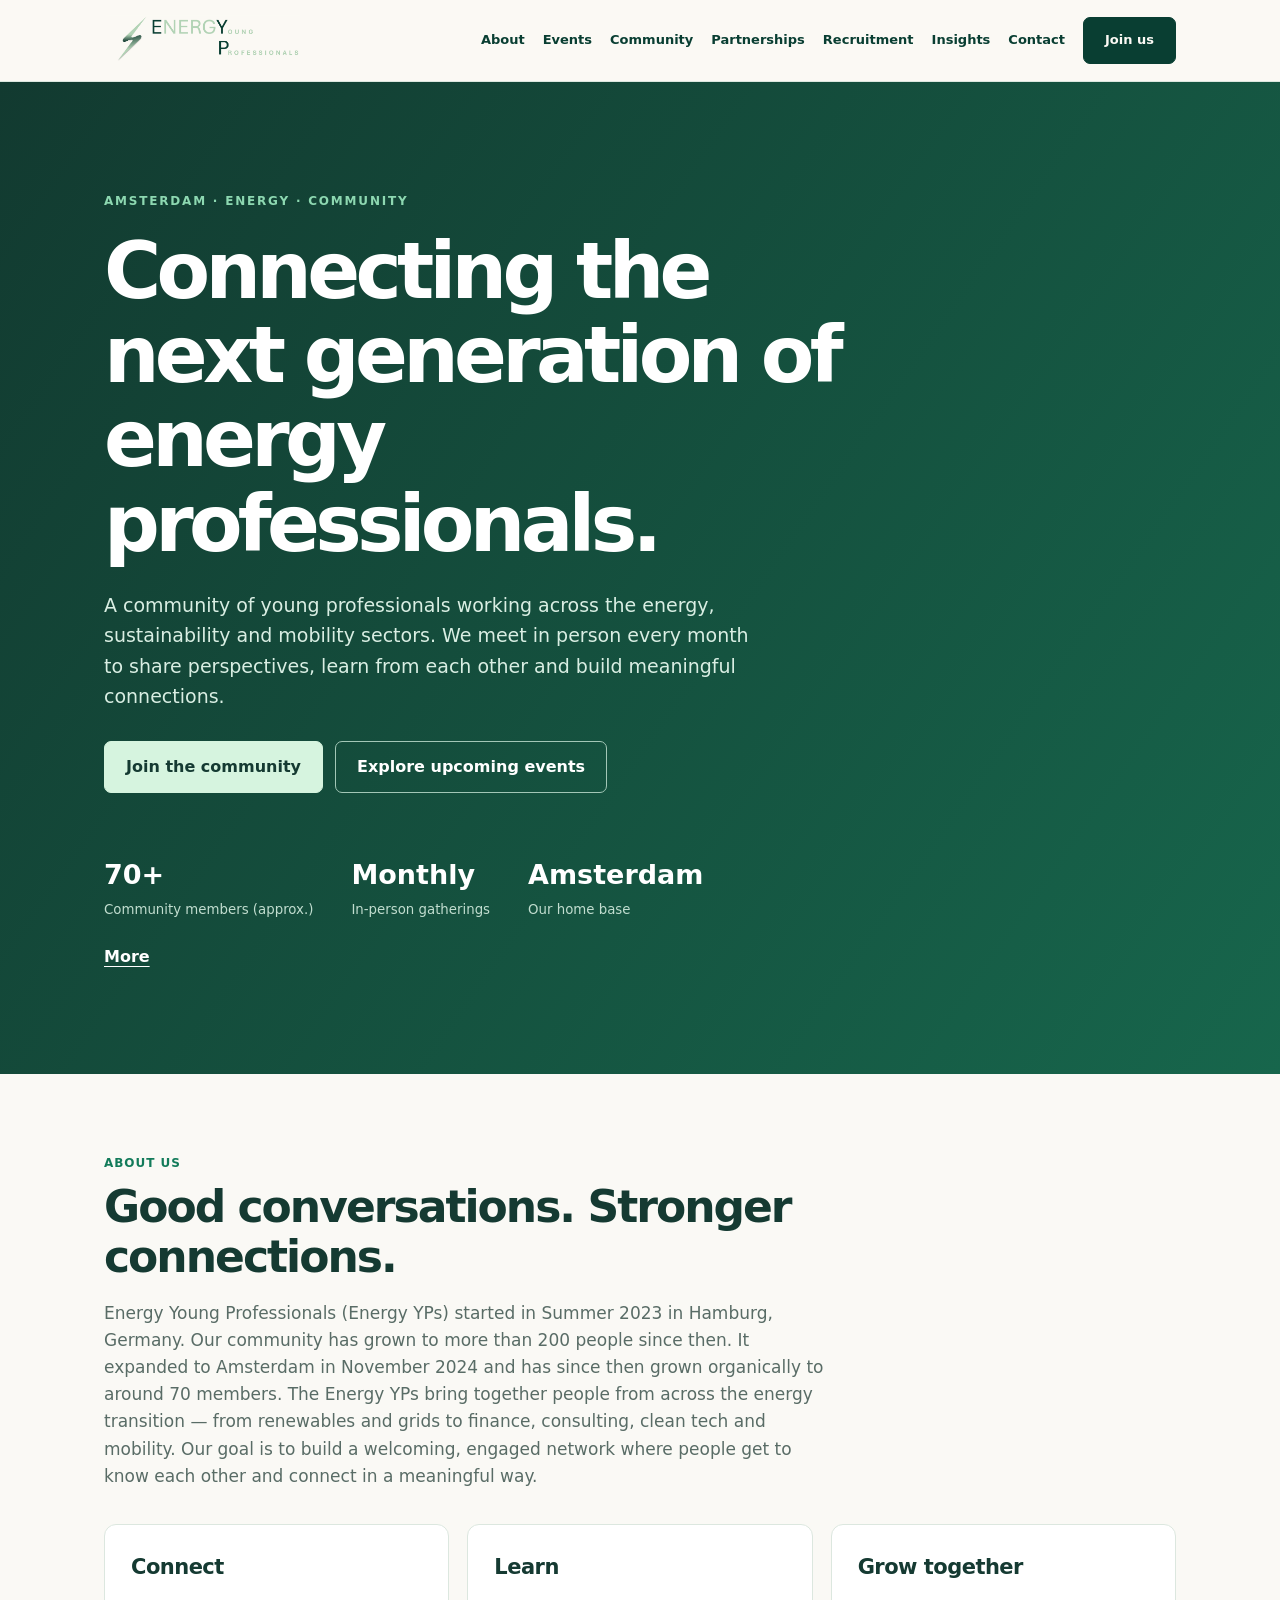
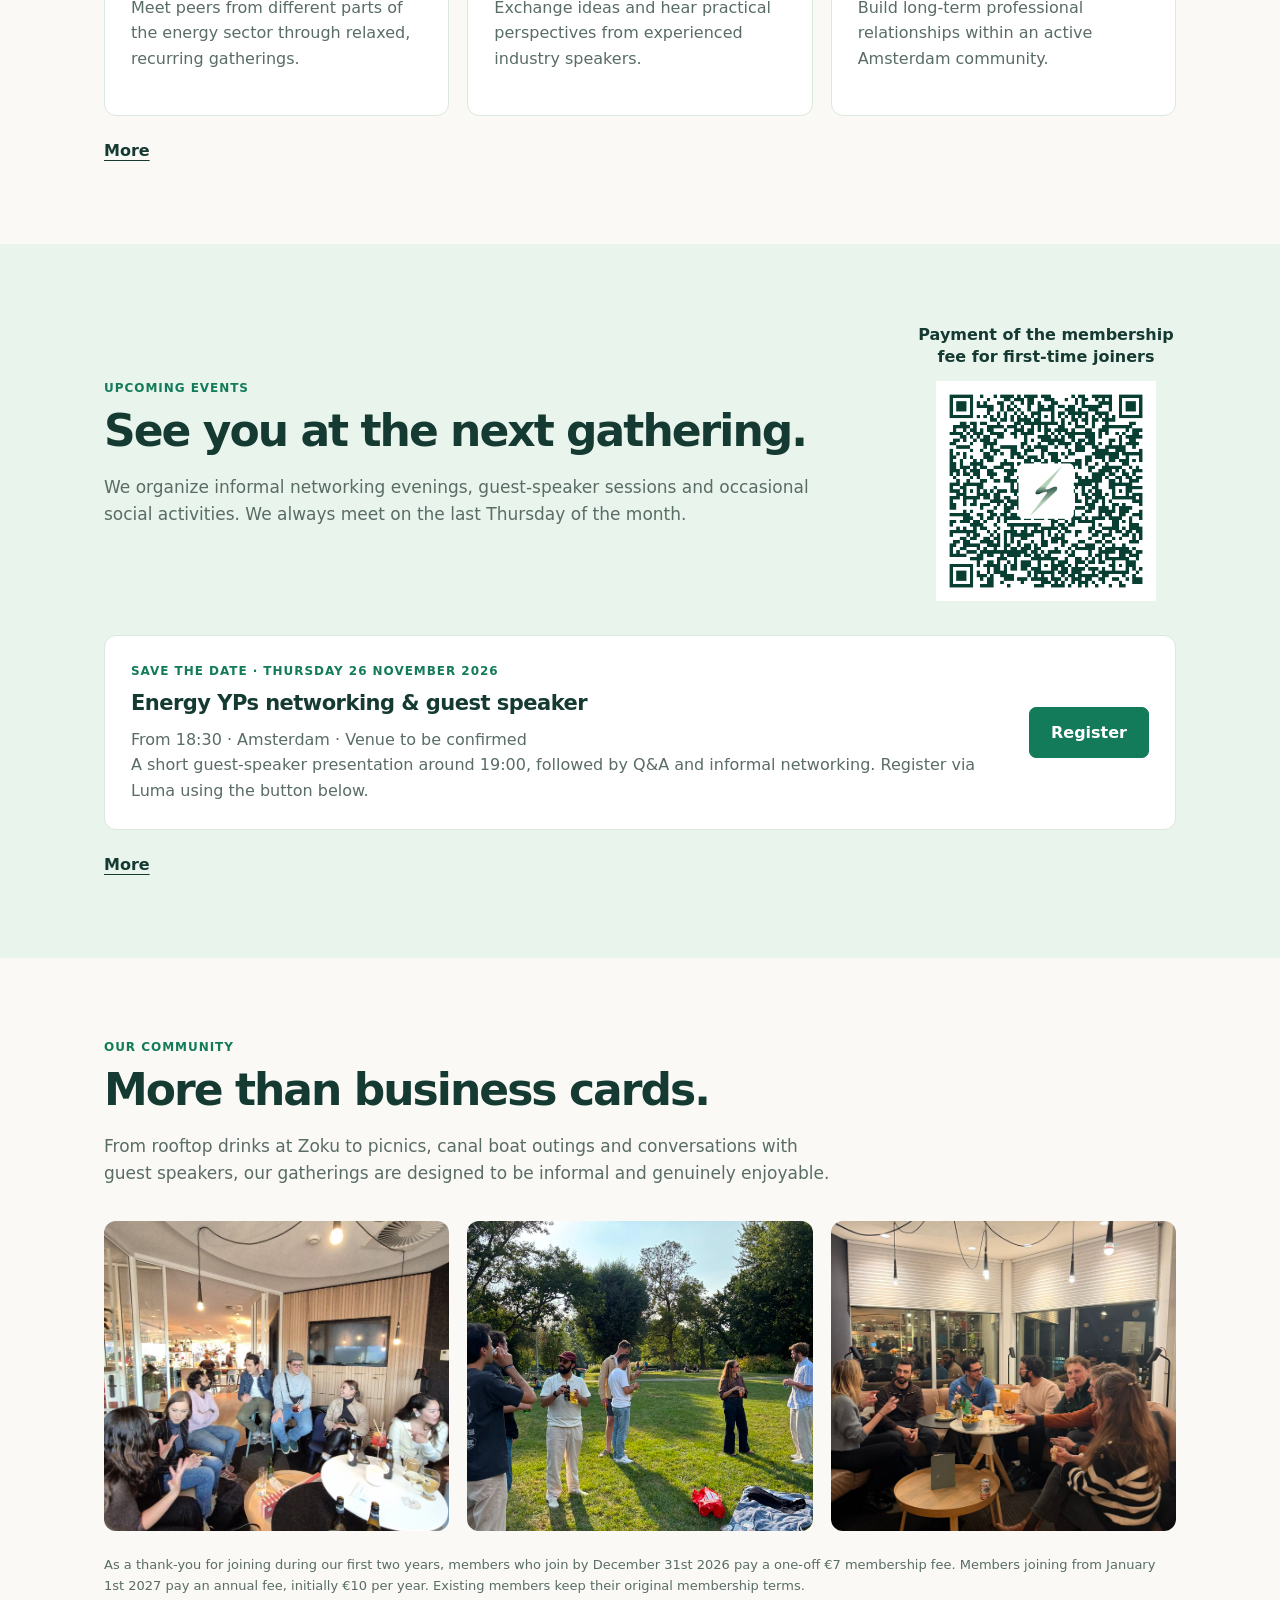
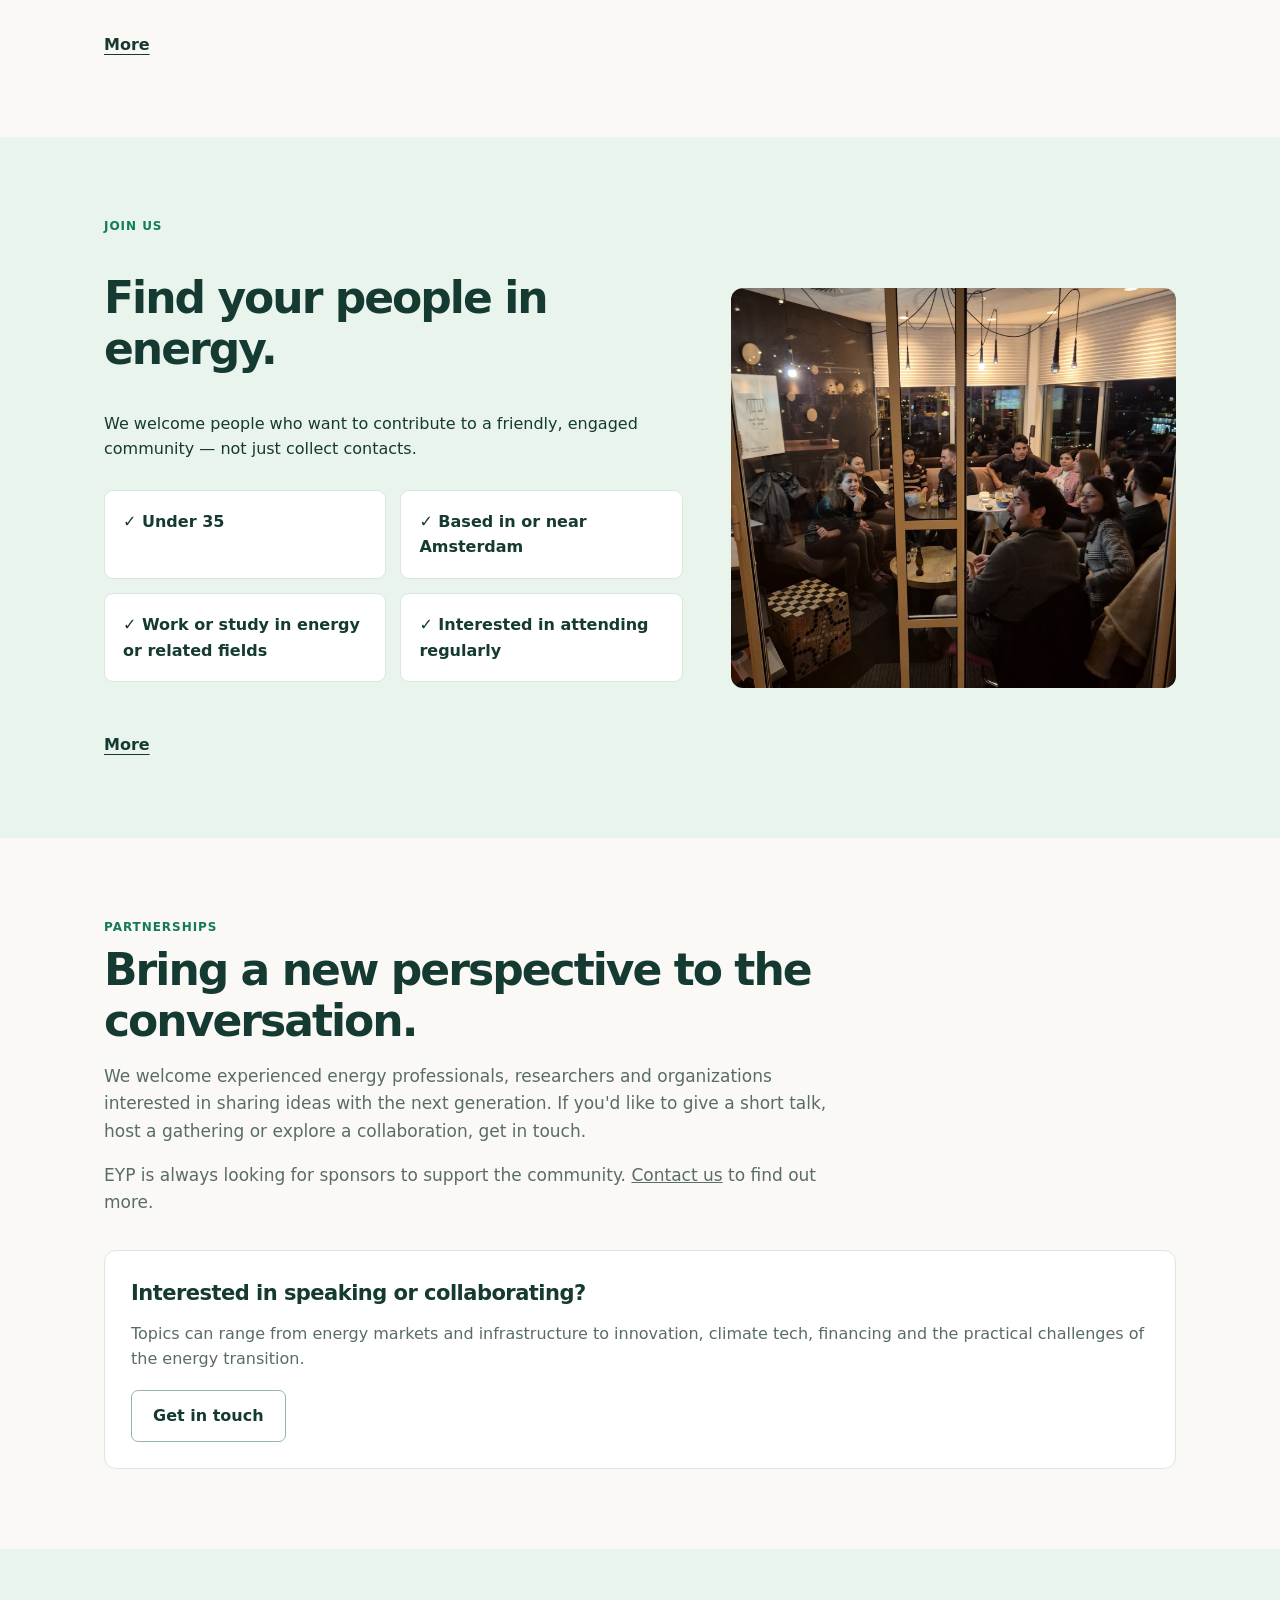
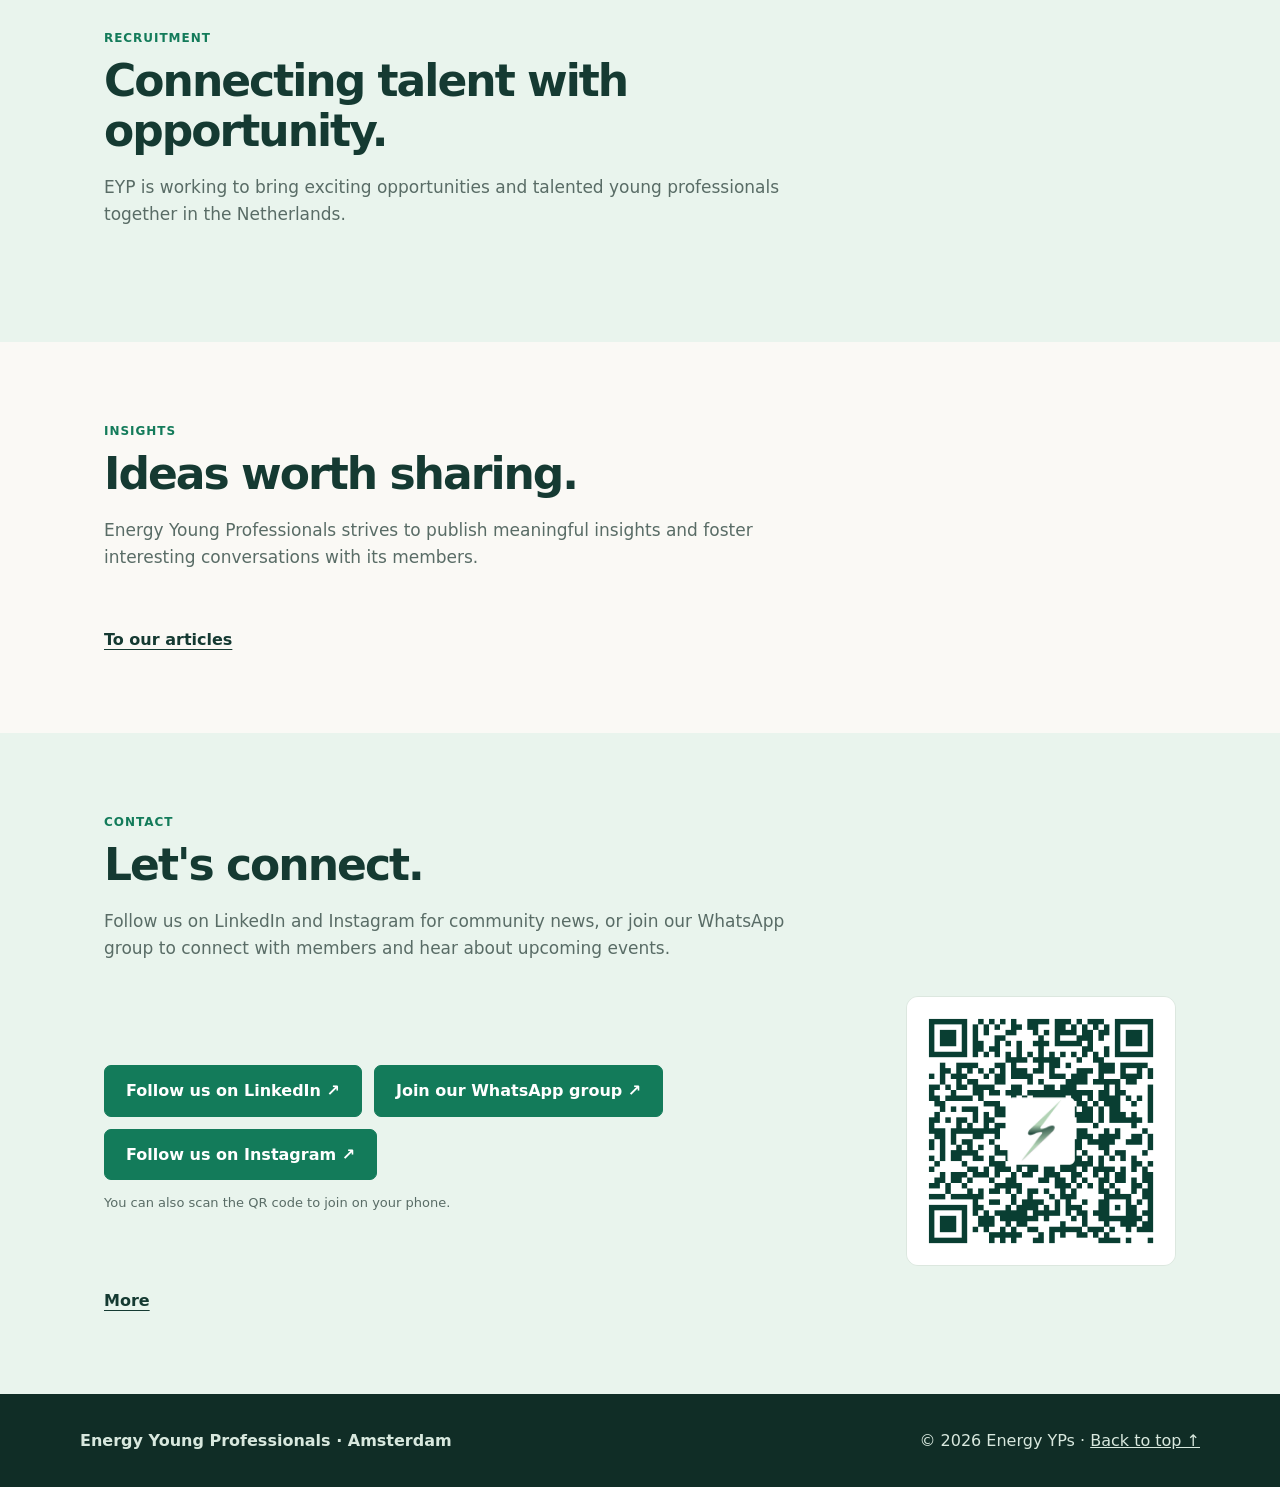
==== commit c026e869: "Rename Insights link to To our articles" ====
--- a/Energy-YPs-website/index.html
+++ b/Energy-YPs-website/index.html
@@ -17,7 +17,7 @@
 <section class="light" id="join"><div class="wrap split"><div><div class="tag">Join us</div><h2 style="font-size:clamp(30px,4vw,44px);letter-spacing:-.045em;line-height:1.15">Find your people in energy.</h2><p>We welcome people who want to contribute to a friendly, engaged community — not just collect contacts.</p><div class="criteria"><div>✓ Under 35</div><div>✓ Based in or near Amsterdam</div><div>✓ Work or study in energy or related fields</div><div>✓ Interested in attending regularly</div></div><a class="more-link" href="join.html" target="_blank" rel="noopener noreferrer" aria-label="More about Joining EYP (opens in a new tab)">More</a></div><img class="community-photo" src="picture-4.jpeg" alt="Energy YPs community gathering in Amsterdam" loading="lazy"></div></section>
 <section id="partnerships"><span id="speakers" aria-hidden="true"></span><div class="wrap"><div class="sectionhead"><div class="tag">Partnerships</div><h2>Bring a new perspective to the conversation.</h2><p>We welcome experienced energy professionals, researchers and organizations interested in sharing ideas with the next generation. If you'd like to give a short talk, host a gathering or explore a collaboration, get in touch.</p><p>EYP is always looking for sponsors to support the community. <a href="#contact">Contact us</a> to find out more.</p></div><div class="card"><h3>Interested in speaking or collaborating?</h3><p>Topics can range from energy markets and infrastructure to innovation, climate tech, financing and the practical challenges of the energy transition.</p><a class="button secondary" href="#contact">Get in touch</a></div></div></section>
 <section class="light" id="recruitment"><div class="wrap"><div class="sectionhead"><div class="tag">Recruitment</div><h2>Connecting talent with opportunity.</h2><p>EYP is working to bring exciting opportunities and talented young professionals together in the Netherlands.</p></div></div></section>
-<section id="insights"><div class="wrap"><div class="sectionhead"><div class="tag">Insights</div><h2>Ideas worth sharing.</h2><p>Energy Young Professionals strives to publish meaningful insights and foster interesting conversations with its members.</p></div><a class="more-link" href="insights.html" target="_blank" rel="noopener noreferrer" aria-label="More about Insights (opens in a new tab)">More</a></div></section>
+<section id="insights"><div class="wrap"><div class="sectionhead"><div class="tag">Insights</div><h2>Ideas worth sharing.</h2><p>Energy Young Professionals strives to publish meaningful insights and foster interesting conversations with its members.</p></div><a class="more-link" href="insights.html" target="_blank" rel="noopener noreferrer" aria-label="To our articles (opens in a new tab)">To our articles</a></div></section>
 <section class="light" id="contact"><div class="wrap"><div class="sectionhead"><div class="tag">Contact</div><h2>Let's connect.</h2><p>Follow us on LinkedIn and Instagram for community news, or join our WhatsApp group to connect with members and hear about upcoming events.</p></div><div class="whatsapp-connect"><div><div class="actions"><a class="button" href="https://www.linkedin.com/company/eyp-energy-young-professionals" target="_blank" rel="noopener noreferrer">Follow us on LinkedIn ↗</a><a class="button" href="https://chat.whatsapp.com/KkSvdzGhXZY9MDoPkQDl51?s=cl&amp;p=i&amp;mlu=4&amp;ilr=4&amp;iam=2" target="_blank" rel="noopener noreferrer">Join our WhatsApp group ↗</a><a class="button" href="https://www.instagram.com/energyyoungprofessionals?vrfl=Y284eHR3d28weGdu&amp;utm_source=qr" target="_blank" rel="noopener noreferrer">Follow us on Instagram ↗</a></div><p class="note">You can also scan the QR code to join on your phone.</p></div><a href="https://chat.whatsapp.com/KkSvdzGhXZY9MDoPkQDl51?s=cl&amp;p=i&amp;mlu=4&amp;ilr=4&amp;iam=2" target="_blank" rel="noopener noreferrer" aria-label="Join the Energy YPs WhatsApp group"><img class="whatsapp-qr" src="QR-code.png" alt="WhatsApp group QR code for Energy YP Amsterdam"></a></div><a class="more-link" href="contact.html" target="_blank" rel="noopener noreferrer" aria-label="More about Contact (opens in a new tab)">More</a></div></section>
 </main><footer class="foot"><div class="inner"><strong>Energy Young Professionals · Amsterdam</strong><span>© <span id="year">2026</span> Energy YPs · <a href="#home">Back to top ↑</a></span></div></footer><script>document.getElementById('year').textContent=new Date().getFullYear()</script>
 </body></html>
--- a/Energy-YPs-website/styles.css
+++ b/Energy-YPs-website/styles.css
@@ -28,3 +28,19 @@
 
 /* The home anchor is the page top, above the entire header. */
 body#home{scroll-margin-top:0}
+
+/* Editorial layout for EYP Insights articles. */
+.eyp-article{max-width:840px}
+.eyp-article h1{max-width:790px;margin-bottom:16px}
+.eyp-article .article-subtitle{color:var(--ink);font-size:clamp(19px,2.7vw,24px);line-height:1.5;margin:0 0 18px}
+.eyp-article .article-meta{font-size:14px;color:var(--green);font-weight:700;display:flex;align-items:center;flex-wrap:wrap;gap:8px;margin:0 0 48px}
+.eyp-article section{margin-top:44px}
+.eyp-article section h2{margin:0 0 22px;font-size:clamp(24px,3.4vw,32px);line-height:1.24;color:var(--ink)}
+.eyp-article section p{line-height:1.78;margin:0 0 20px;font-size:17px}
+.eyp-article section p strong,.eyp-article section li strong{color:var(--ink)}
+.eyp-article ul{margin:8px 0 24px;padding-left:25px}
+.eyp-article li{line-height:1.65;margin:9px 0;font-size:17px}
+.eyp-article .article-cta{margin-top:56px;padding:30px;background:var(--mint);border:1px solid var(--line);border-radius:12px}
+.eyp-article .article-cta h2{margin:0 0 12px}
+.eyp-article .article-cta p{margin:0 0 22px;line-height:1.7}
+@media(max-width:760px){.eyp-article .article-meta{margin-bottom:35px}.eyp-article section{margin-top:34px}.eyp-article section p,.eyp-article li{font-size:16px}.eyp-article .article-cta{padding:22px}}
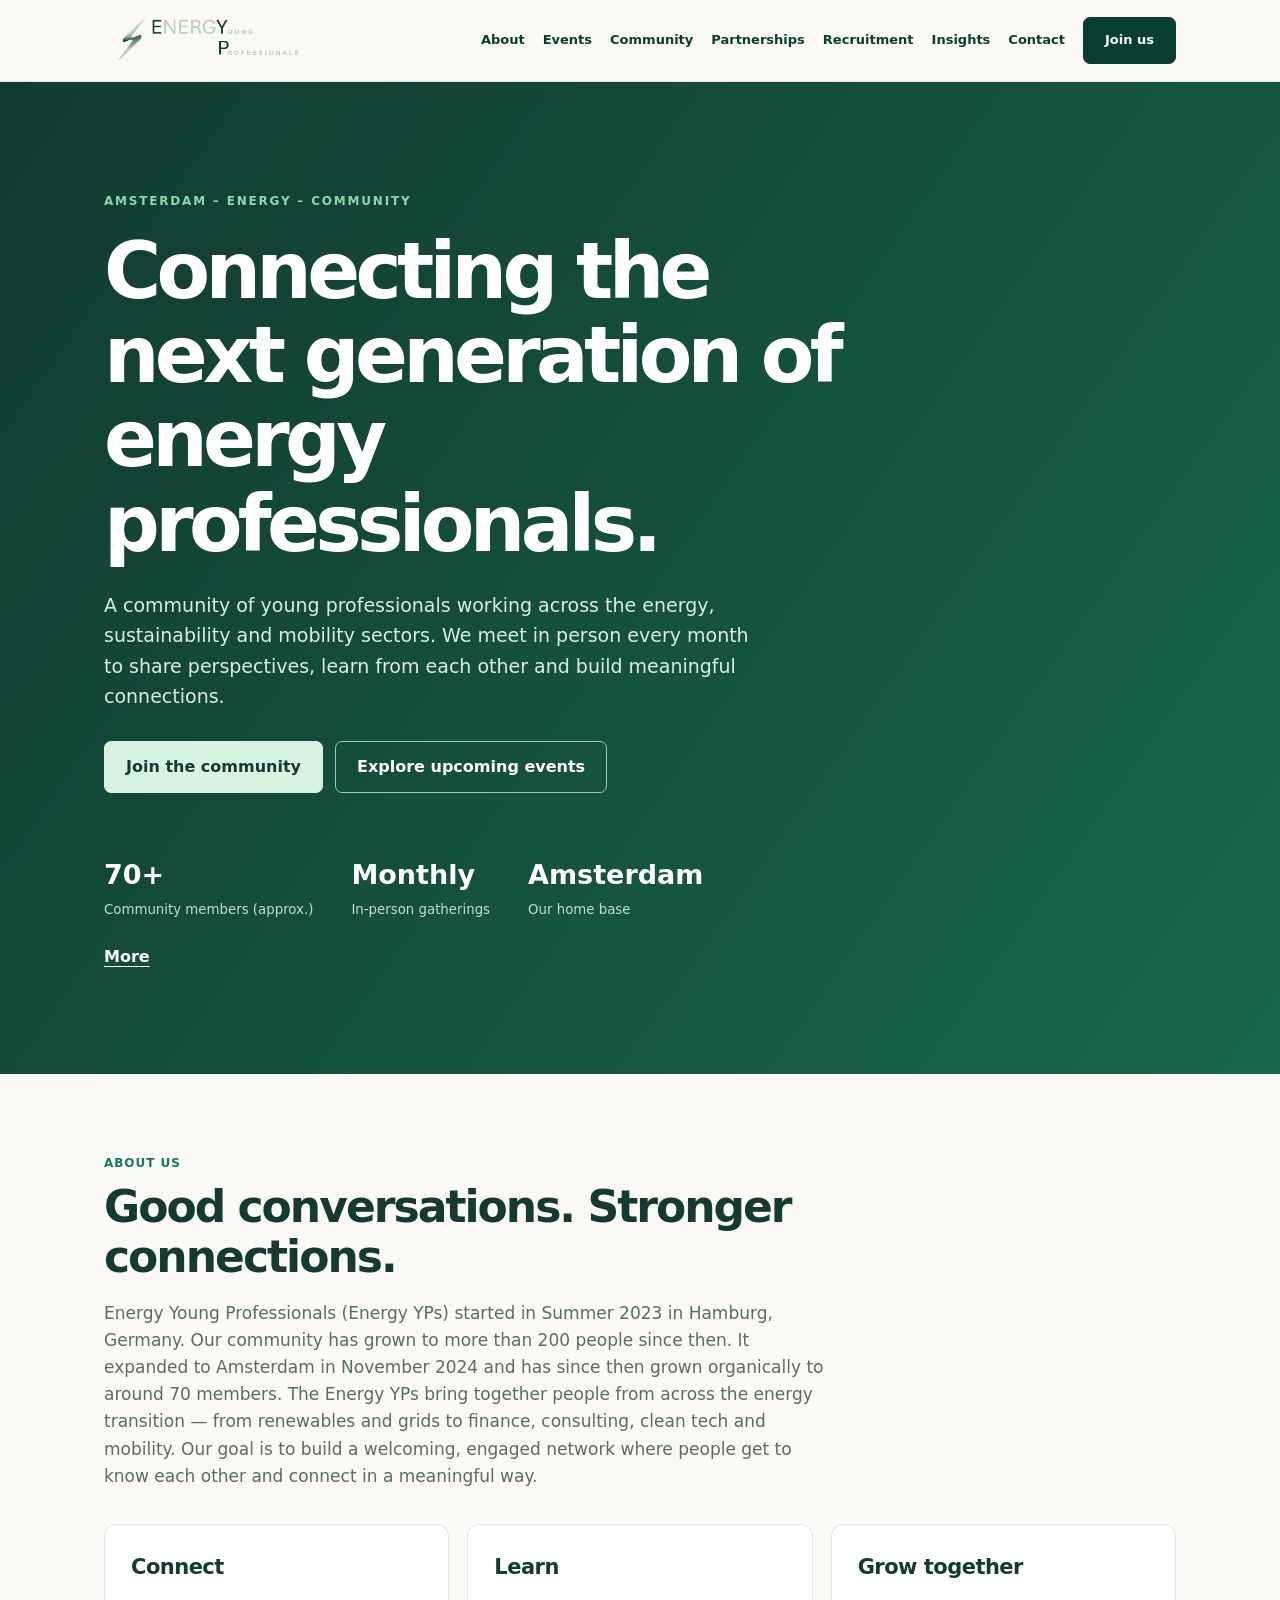
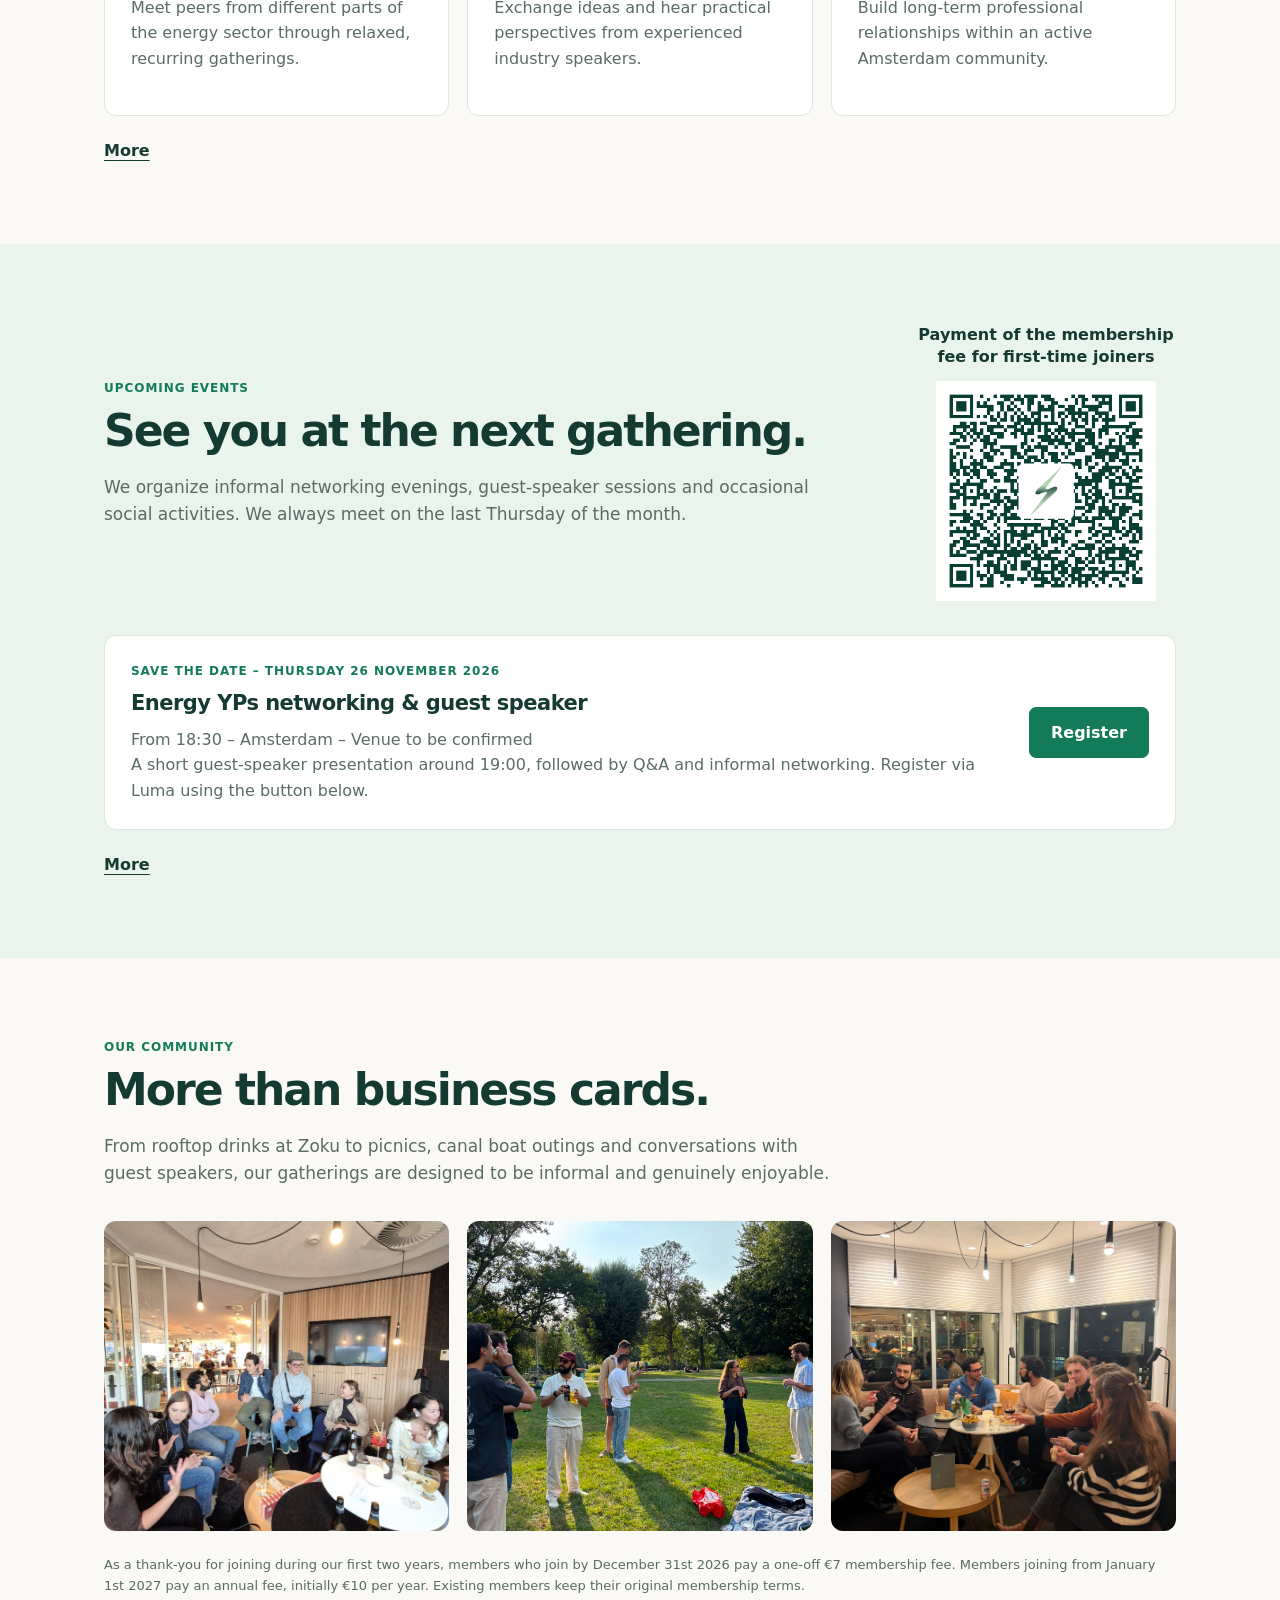
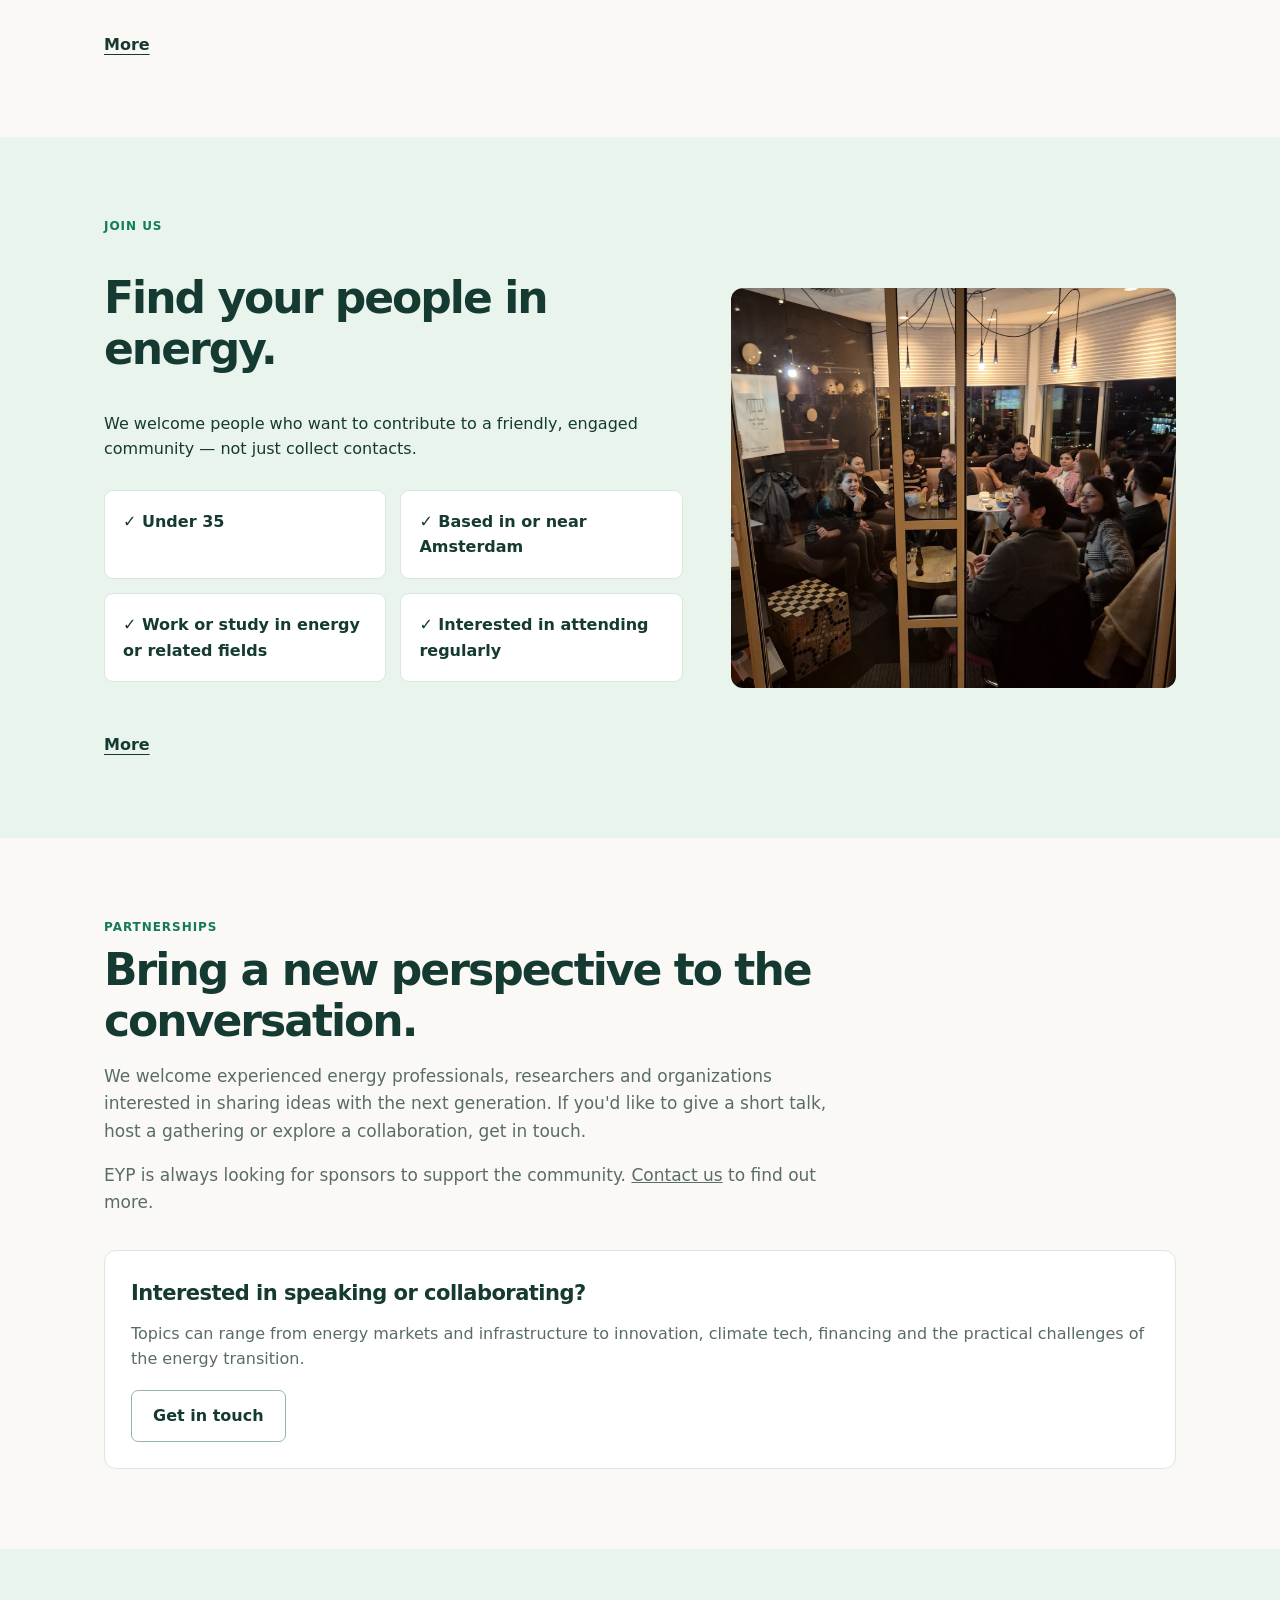
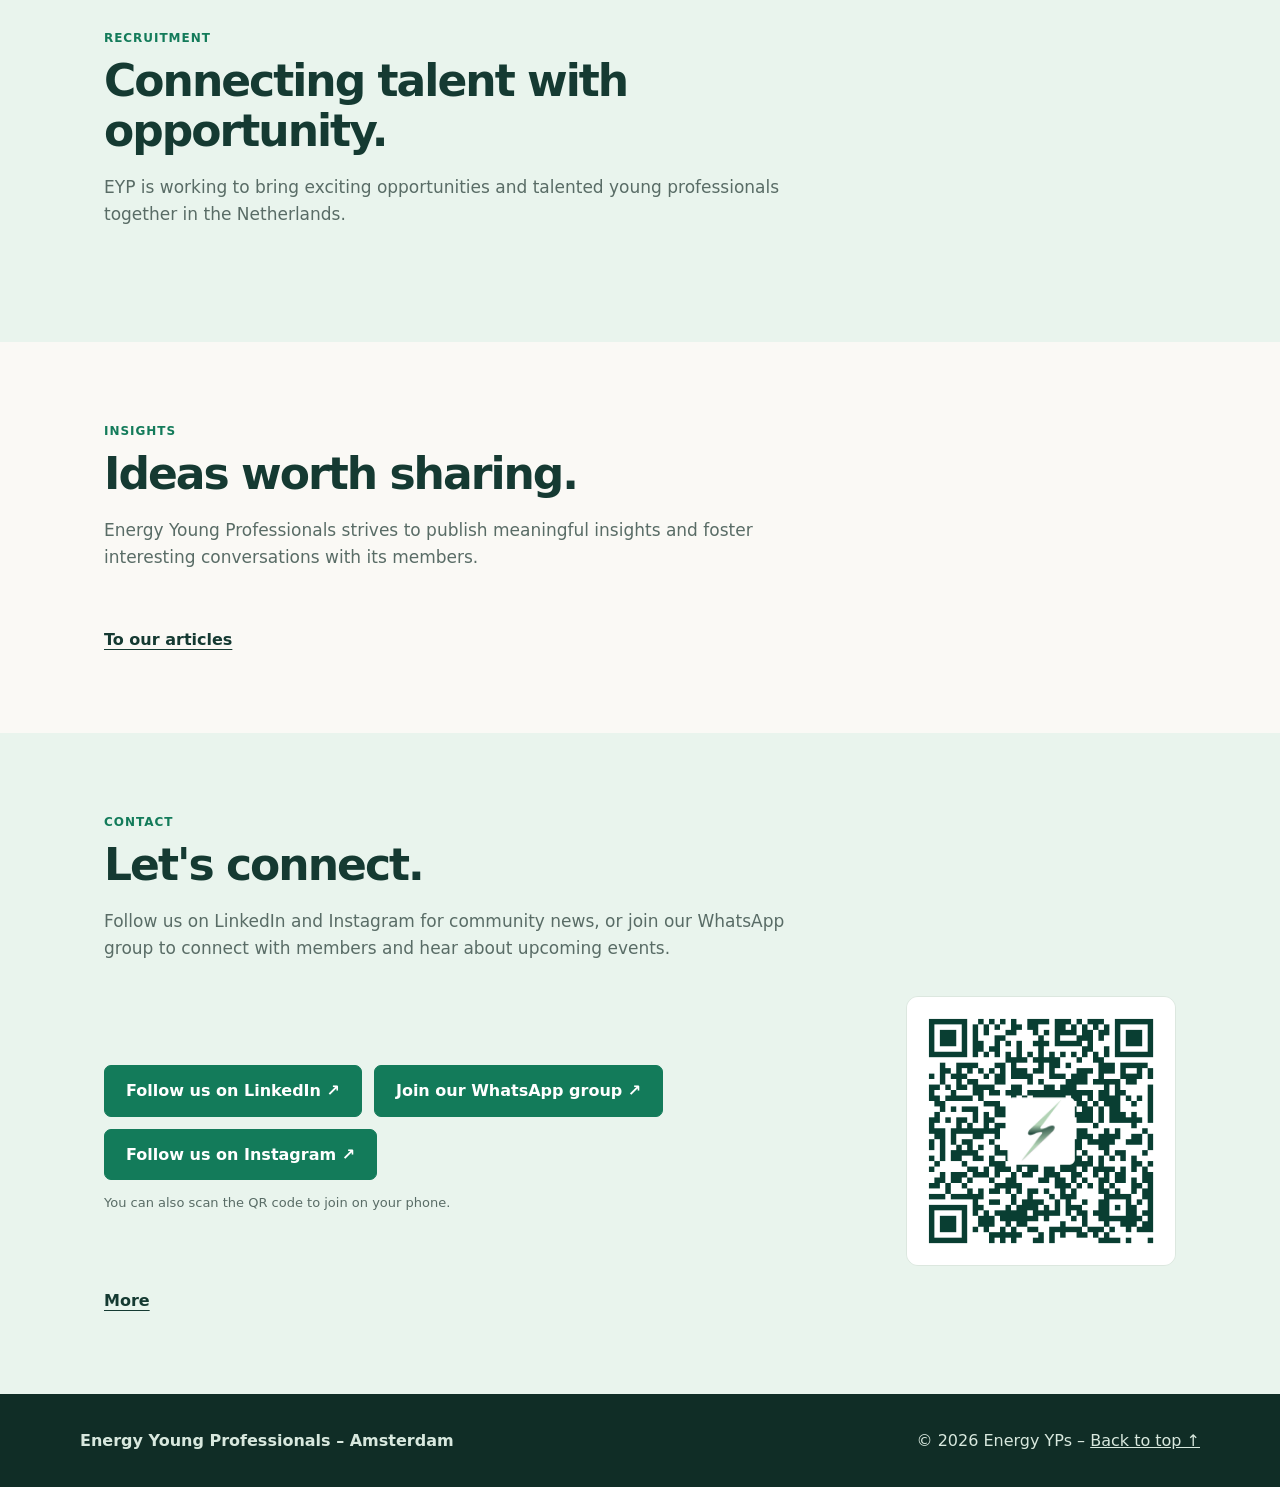
==== commit 5f14108f: "Use en dashes for website text separators" ====
--- a/Energy-YPs-website/index.html
+++ b/Energy-YPs-website/index.html
@@ -10,14 +10,14 @@
 <body id="home">
 <header><div class="nav"><a class="brand" href="#home"><img class="brand-logo" src="Logo.png" alt="Energy Young Professionals"></a><nav aria-label="Main navigation"><a href="#about">About</a><a href="#events">Events</a><a href="#community">Community</a><a href="#partnerships">Partnerships</a><a href="#recruitment">Recruitment</a><a href="#insights">Insights</a><a href="#contact">Contact</a><a class="button" href="#join">Join us</a></nav></div></header>
 <main>
-<section class="hero"><div class="wrap"><div class="eyebrow">Amsterdam · Energy · Community</div><h1>Connecting the next generation of energy professionals.</h1><p>A community of young professionals working across the energy, sustainability and mobility sectors. We meet in person every month to share perspectives, learn from each other and build meaningful connections.</p><div class="actions"><a class="button" href="#join">Join the community</a><a class="button secondary" href="#events">Explore upcoming events</a></div><div class="stats"><div class="stat"><strong>70+</strong><small>Community members (approx.)</small></div><div class="stat"><strong>Monthly</strong><small>In-person gatherings</small></div><div class="stat"><strong>Amsterdam</strong><small>Our home base</small></div></div><a class="more-link" href="home.html" target="_blank" rel="noopener noreferrer" aria-label="More about Our purpose (opens in a new tab)">More</a></div></section>
+<section class="hero"><div class="wrap"><div class="eyebrow">Amsterdam – Energy – Community</div><h1>Connecting the next generation of energy professionals.</h1><p>A community of young professionals working across the energy, sustainability and mobility sectors. We meet in person every month to share perspectives, learn from each other and build meaningful connections.</p><div class="actions"><a class="button" href="#join">Join the community</a><a class="button secondary" href="#events">Explore upcoming events</a></div><div class="stats"><div class="stat"><strong>70+</strong><small>Community members (approx.)</small></div><div class="stat"><strong>Monthly</strong><small>In-person gatherings</small></div><div class="stat"><strong>Amsterdam</strong><small>Our home base</small></div></div><a class="more-link" href="home.html" target="_blank" rel="noopener noreferrer" aria-label="More about Our purpose (opens in a new tab)">More</a></div></section>
 <section id="about"><div class="wrap"><div class="sectionhead"><div class="tag">About us</div><h2>Good conversations. Stronger connections.</h2><p>Energy Young Professionals (Energy YPs) started in Summer 2023 in Hamburg, Germany. Our community has grown to more than 200 people since then. It expanded to Amsterdam in November 2024 and has since then grown organically to around 70 members. The Energy YPs bring together people from across the energy transition — from renewables and grids to finance, consulting, clean tech and mobility. Our goal is to build a welcoming, engaged network where people get to know each other and connect in a meaningful way.</p></div><div class="grid"><div class="card"><h3>Connect</h3><p>Meet peers from different parts of the energy sector through relaxed, recurring gatherings.</p></div><div class="card"><h3>Learn</h3><p>Exchange ideas and hear practical perspectives from experienced industry speakers.</p></div><div class="card"><h3>Grow together</h3><p>Build long-term professional relationships within an active Amsterdam community.</p></div></div><a class="more-link" href="about.html" target="_blank" rel="noopener noreferrer" aria-label="More about About EYP (opens in a new tab)">More</a></div></section>
-<section class="light" id="events"><div class="wrap"><div class="events-intro"><div class="sectionhead"><div class="tag">Upcoming events</div><h2>See you at the next gathering.</h2><p>We organize informal networking evenings, guest-speaker sessions and occasional social activities. We always meet on the last Thursday of the month.</p></div><figure class="membership-payment"><figcaption>Payment of the membership fee for first-time joiners</figcaption><a href="https://revolut.me/raphaef59b?currency=EUR&amp;amount=700&amp;note=Energy%20Young%20Professionals%20-%20One%20Time%20Membership" target="_blank" rel="noopener noreferrer" aria-label="Pay the €7 one-time membership fee via Revolut"><img src="membership-payment-qr.png" alt="Scan to pay the €7 Energy Young Professionals one-time membership fee via Revolut" width="1560" height="1560" loading="lazy"></a></figure></div><div class="card event"><div><div class="tag">Save the date · Thursday 26 November 2026</div><h3>Energy YPs networking & guest speaker</h3><p>From 18:30 · Amsterdam · Venue to be confirmed</p><p>A short guest-speaker presentation around 19:00, followed by Q&A and informal networking. Register via Luma using the button below.</p></div><a class="button" href="https://luma.com/bhpto32o" target="_blank" rel="noopener noreferrer">Register</a></div><a class="more-link" href="events.html" target="_blank" rel="noopener noreferrer" aria-label="More about Events (opens in a new tab)">More</a></div></section>
+<section class="light" id="events"><div class="wrap"><div class="events-intro"><div class="sectionhead"><div class="tag">Upcoming events</div><h2>See you at the next gathering.</h2><p>We organize informal networking evenings, guest-speaker sessions and occasional social activities. We always meet on the last Thursday of the month.</p></div><figure class="membership-payment"><figcaption>Payment of the membership fee for first-time joiners</figcaption><a href="https://revolut.me/raphaef59b?currency=EUR&amp;amount=700&amp;note=Energy%20Young%20Professionals%20-%20One%20Time%20Membership" target="_blank" rel="noopener noreferrer" aria-label="Pay the €7 one-time membership fee via Revolut"><img src="membership-payment-qr.png" alt="Scan to pay the €7 Energy Young Professionals one-time membership fee via Revolut" width="1560" height="1560" loading="lazy"></a></figure></div><div class="card event"><div><div class="tag">Save the date – Thursday 26 November 2026</div><h3>Energy YPs networking & guest speaker</h3><p>From 18:30 – Amsterdam – Venue to be confirmed</p><p>A short guest-speaker presentation around 19:00, followed by Q&A and informal networking. Register via Luma using the button below.</p></div><a class="button" href="https://luma.com/bhpto32o" target="_blank" rel="noopener noreferrer">Register</a></div><a class="more-link" href="events.html" target="_blank" rel="noopener noreferrer" aria-label="More about Events (opens in a new tab)">More</a></div></section>
 <section id="community"><div class="wrap"><div class="sectionhead"><div class="tag">Our community</div><h2>More than business cards.</h2><p>From rooftop drinks at Zoku to picnics, canal boat outings and conversations with guest speakers, our gatherings are designed to be informal and genuinely enjoyable.</p></div><div class="grid"><img class="community-photo" src="picture-1.jpeg" alt="Energy YPs members talking at an indoor gathering" loading="lazy"><img class="community-photo" src="picture-2.jpeg" alt="Energy YPs picnic in the park" loading="lazy"><img class="community-photo" src="picture-3.jpeg" alt="Energy YPs members sharing a conversation" loading="lazy"></div><p class="note" style="margin-top:24px">As a thank-you for joining during our first two years, members who join by December 31st 2026 pay a one-off €7 membership fee. Members joining from January 1st 2027 pay an annual fee, initially €10 per year. Existing members keep their original membership terms.</p><a class="more-link" href="community.html" target="_blank" rel="noopener noreferrer" aria-label="More about Our community (opens in a new tab)">More</a></div></section>
 <section class="light" id="join"><div class="wrap split"><div><div class="tag">Join us</div><h2 style="font-size:clamp(30px,4vw,44px);letter-spacing:-.045em;line-height:1.15">Find your people in energy.</h2><p>We welcome people who want to contribute to a friendly, engaged community — not just collect contacts.</p><div class="criteria"><div>✓ Under 35</div><div>✓ Based in or near Amsterdam</div><div>✓ Work or study in energy or related fields</div><div>✓ Interested in attending regularly</div></div><a class="more-link" href="join.html" target="_blank" rel="noopener noreferrer" aria-label="More about Joining EYP (opens in a new tab)">More</a></div><img class="community-photo" src="picture-4.jpeg" alt="Energy YPs community gathering in Amsterdam" loading="lazy"></div></section>
 <section id="partnerships"><span id="speakers" aria-hidden="true"></span><div class="wrap"><div class="sectionhead"><div class="tag">Partnerships</div><h2>Bring a new perspective to the conversation.</h2><p>We welcome experienced energy professionals, researchers and organizations interested in sharing ideas with the next generation. If you'd like to give a short talk, host a gathering or explore a collaboration, get in touch.</p><p>EYP is always looking for sponsors to support the community. <a href="#contact">Contact us</a> to find out more.</p></div><div class="card"><h3>Interested in speaking or collaborating?</h3><p>Topics can range from energy markets and infrastructure to innovation, climate tech, financing and the practical challenges of the energy transition.</p><a class="button secondary" href="#contact">Get in touch</a></div></div></section>
 <section class="light" id="recruitment"><div class="wrap"><div class="sectionhead"><div class="tag">Recruitment</div><h2>Connecting talent with opportunity.</h2><p>EYP is working to bring exciting opportunities and talented young professionals together in the Netherlands.</p></div></div></section>
 <section id="insights"><div class="wrap"><div class="sectionhead"><div class="tag">Insights</div><h2>Ideas worth sharing.</h2><p>Energy Young Professionals strives to publish meaningful insights and foster interesting conversations with its members.</p></div><a class="more-link" href="insights.html" target="_blank" rel="noopener noreferrer" aria-label="To our articles (opens in a new tab)">To our articles</a></div></section>
 <section class="light" id="contact"><div class="wrap"><div class="sectionhead"><div class="tag">Contact</div><h2>Let's connect.</h2><p>Follow us on LinkedIn and Instagram for community news, or join our WhatsApp group to connect with members and hear about upcoming events.</p></div><div class="whatsapp-connect"><div><div class="actions"><a class="button" href="https://www.linkedin.com/company/eyp-energy-young-professionals" target="_blank" rel="noopener noreferrer">Follow us on LinkedIn ↗</a><a class="button" href="https://chat.whatsapp.com/KkSvdzGhXZY9MDoPkQDl51?s=cl&amp;p=i&amp;mlu=4&amp;ilr=4&amp;iam=2" target="_blank" rel="noopener noreferrer">Join our WhatsApp group ↗</a><a class="button" href="https://www.instagram.com/energyyoungprofessionals?vrfl=Y284eHR3d28weGdu&amp;utm_source=qr" target="_blank" rel="noopener noreferrer">Follow us on Instagram ↗</a></div><p class="note">You can also scan the QR code to join on your phone.</p></div><a href="https://chat.whatsapp.com/KkSvdzGhXZY9MDoPkQDl51?s=cl&amp;p=i&amp;mlu=4&amp;ilr=4&amp;iam=2" target="_blank" rel="noopener noreferrer" aria-label="Join the Energy YPs WhatsApp group"><img class="whatsapp-qr" src="QR-code.png" alt="WhatsApp group QR code for Energy YP Amsterdam"></a></div><a class="more-link" href="contact.html" target="_blank" rel="noopener noreferrer" aria-label="More about Contact (opens in a new tab)">More</a></div></section>
-</main><footer class="foot"><div class="inner"><strong>Energy Young Professionals · Amsterdam</strong><span>© <span id="year">2026</span> Energy YPs · <a href="#home">Back to top ↑</a></span></div></footer><script>document.getElementById('year').textContent=new Date().getFullYear()</script>
+</main><footer class="foot"><div class="inner"><strong>Energy Young Professionals – Amsterdam</strong><span>© <span id="year">2026</span> Energy YPs – <a href="#home">Back to top ↑</a></span></div></footer><script>document.getElementById('year').textContent=new Date().getFullYear()</script>
 </body></html>
--- a/Energy-YPs-website/styles.css
+++ b/Energy-YPs-website/styles.css
@@ -44,3 +44,8 @@
 .eyp-article .article-cta h2{margin:0 0 12px}
 .eyp-article .article-cta p{margin:0 0 22px;line-height:1.7}
 @media(max-width:760px){.eyp-article .article-meta{margin-bottom:35px}.eyp-article section{margin-top:34px}.eyp-article section p,.eyp-article li{font-size:16px}.eyp-article .article-cta{padding:22px}}
+
+/* Utrecht flexibility infographic between article sections II and III. */
+.eyp-article .article-figure{margin:42px 0 48px;padding:0}
+.eyp-article .article-figure img{display:block;width:100%;max-width:100%;height:auto;object-fit:contain;border-radius:8px}
+@media(max-width:760px){.eyp-article .article-figure{margin:30px 0 36px}}
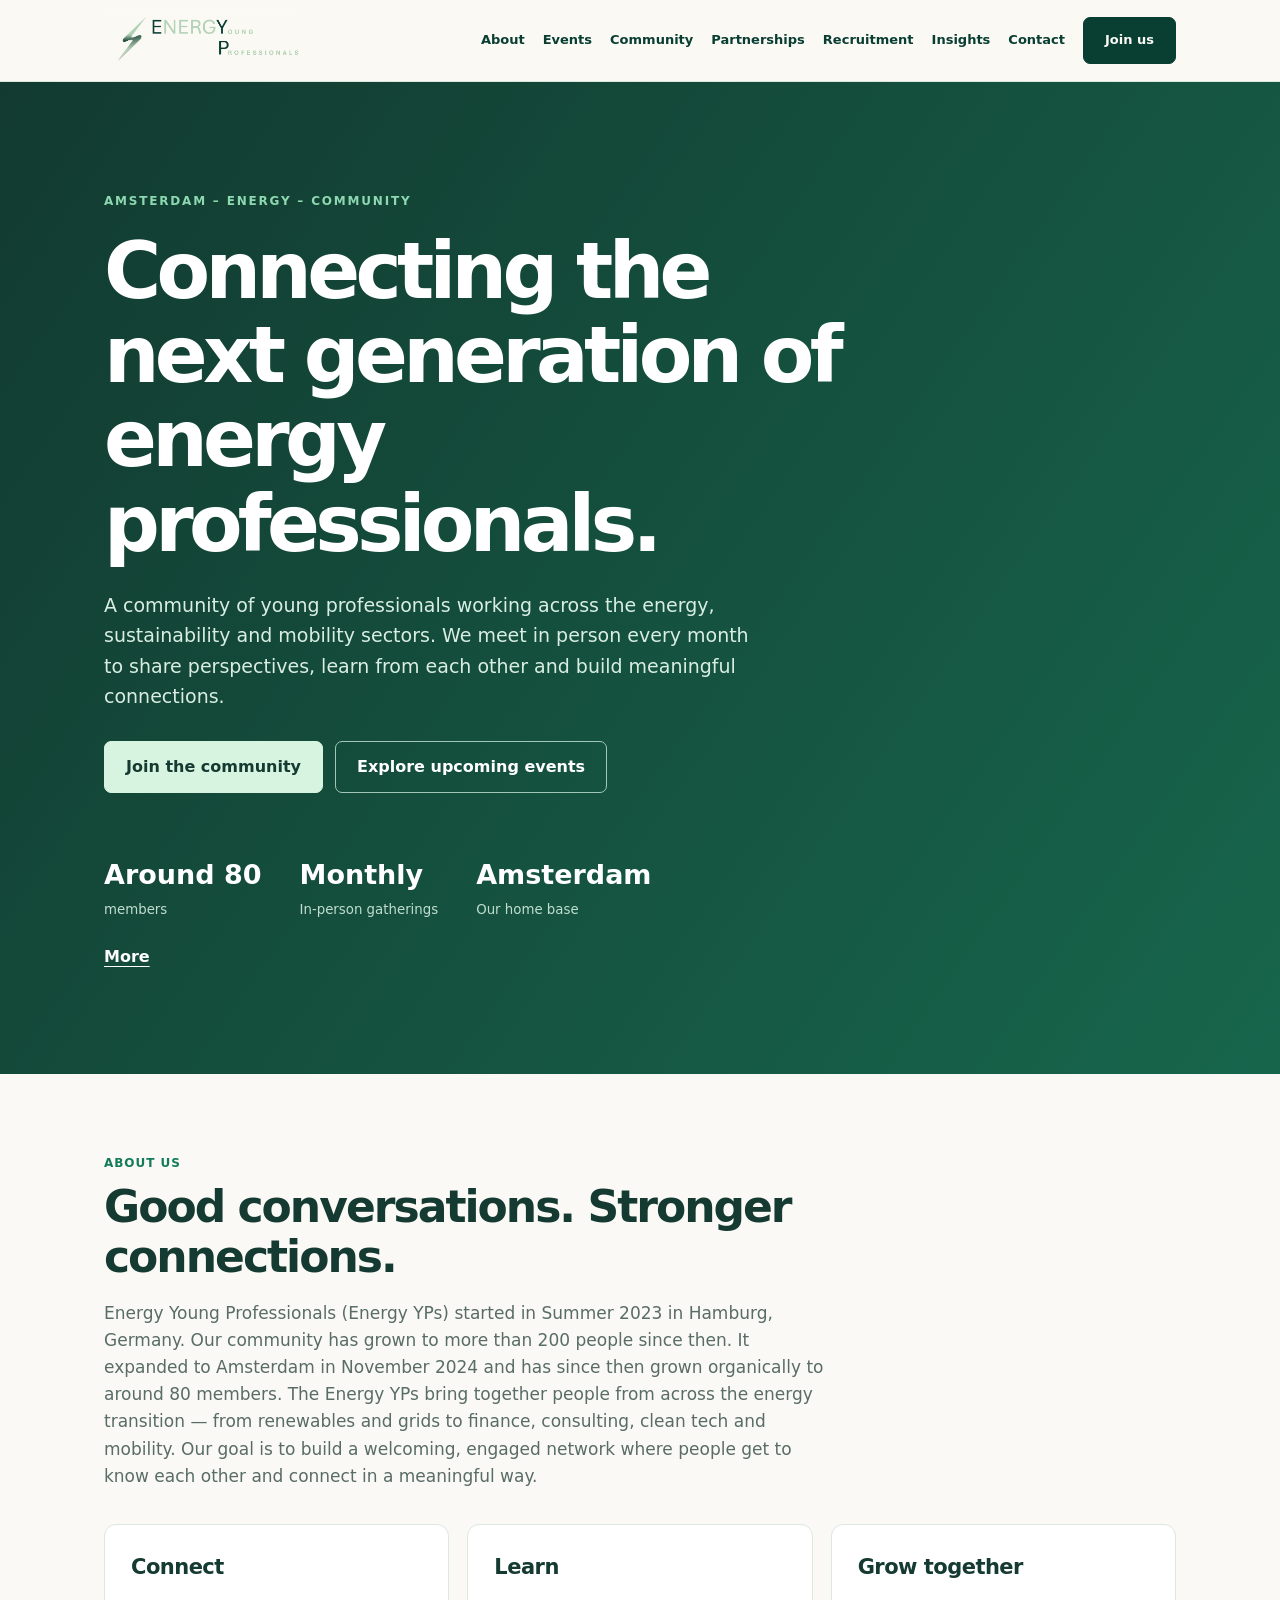
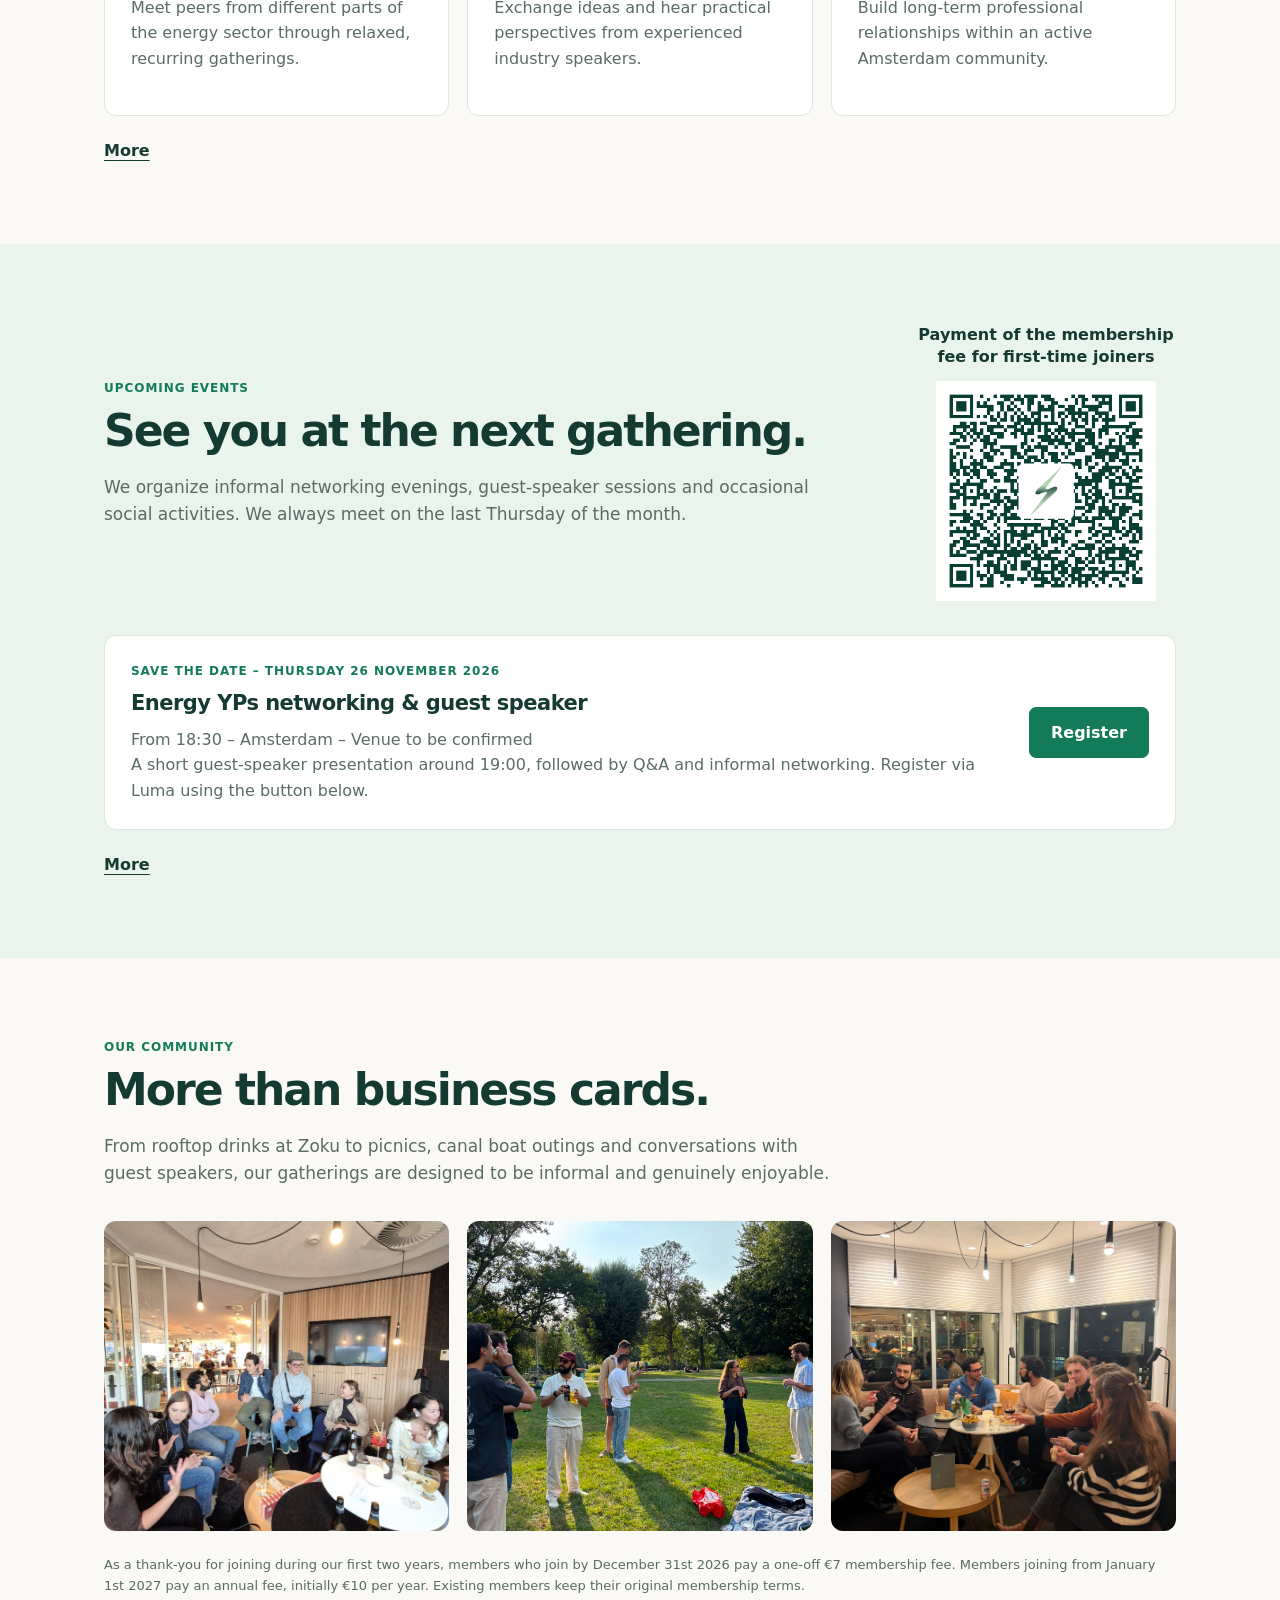
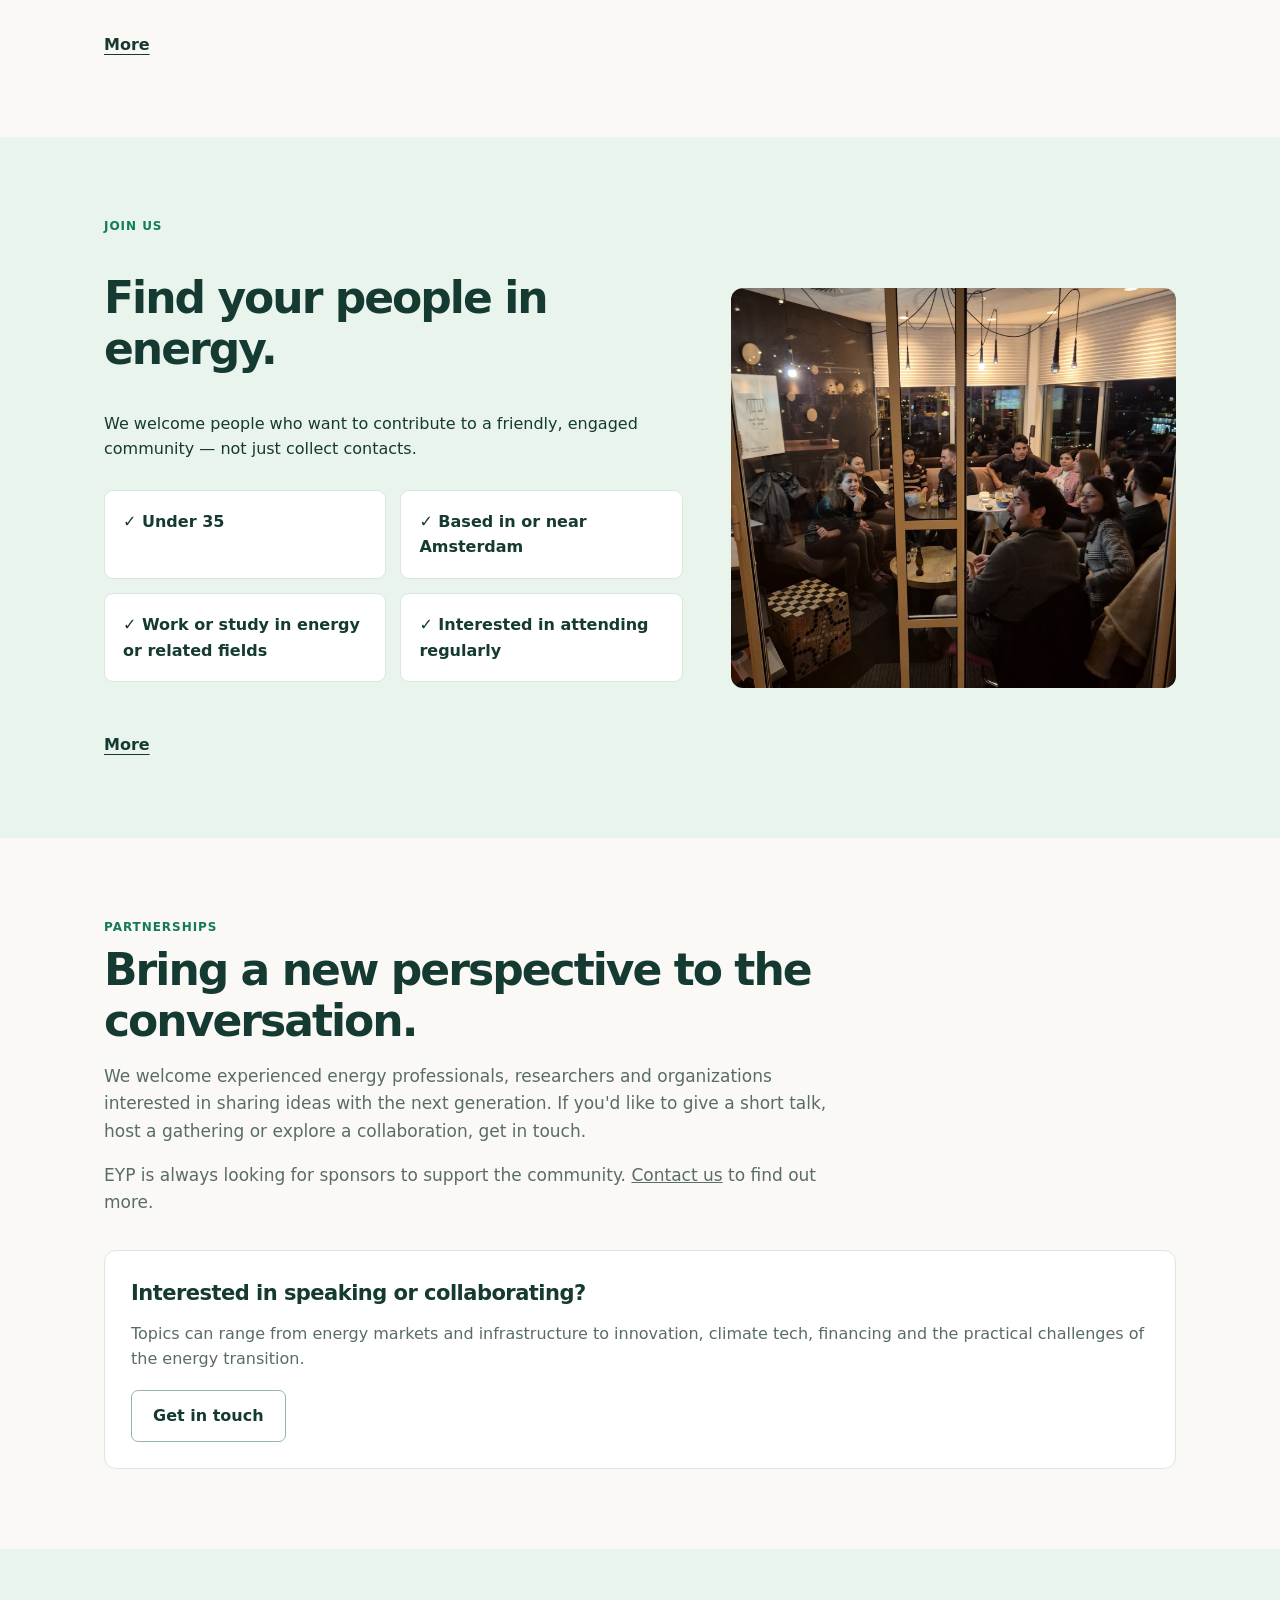
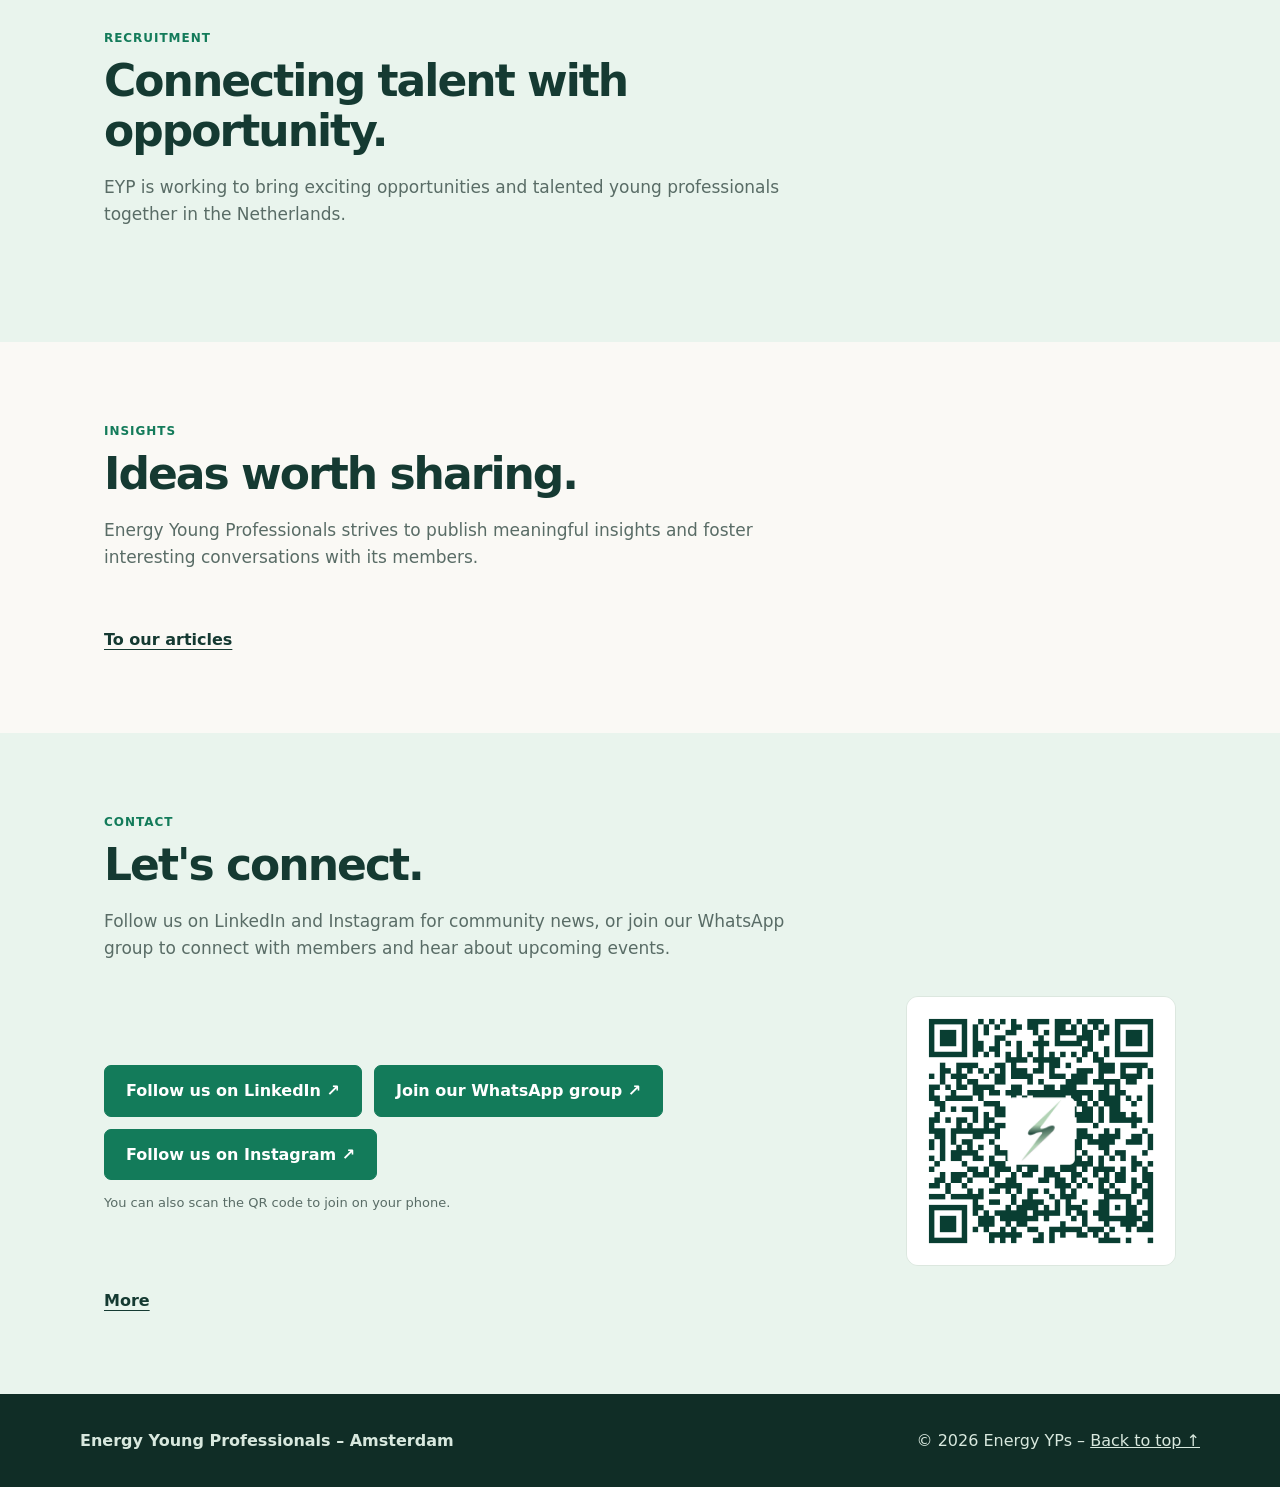
==== commit e065f590: "Update Amsterdam membership count to around 80" ====
--- a/Energy-YPs-website/index.html
+++ b/Energy-YPs-website/index.html
@@ -10,8 +10,8 @@
 <body id="home">
 <header><div class="nav"><a class="brand" href="#home"><img class="brand-logo" src="Logo.png" alt="Energy Young Professionals"></a><nav aria-label="Main navigation"><a href="#about">About</a><a href="#events">Events</a><a href="#community">Community</a><a href="#partnerships">Partnerships</a><a href="#recruitment">Recruitment</a><a href="#insights">Insights</a><a href="#contact">Contact</a><a class="button" href="#join">Join us</a></nav></div></header>
 <main>
-<section class="hero"><div class="wrap"><div class="eyebrow">Amsterdam – Energy – Community</div><h1>Connecting the next generation of energy professionals.</h1><p>A community of young professionals working across the energy, sustainability and mobility sectors. We meet in person every month to share perspectives, learn from each other and build meaningful connections.</p><div class="actions"><a class="button" href="#join">Join the community</a><a class="button secondary" href="#events">Explore upcoming events</a></div><div class="stats"><div class="stat"><strong>70+</strong><small>Community members (approx.)</small></div><div class="stat"><strong>Monthly</strong><small>In-person gatherings</small></div><div class="stat"><strong>Amsterdam</strong><small>Our home base</small></div></div><a class="more-link" href="home.html" target="_blank" rel="noopener noreferrer" aria-label="More about Our purpose (opens in a new tab)">More</a></div></section>
-<section id="about"><div class="wrap"><div class="sectionhead"><div class="tag">About us</div><h2>Good conversations. Stronger connections.</h2><p>Energy Young Professionals (Energy YPs) started in Summer 2023 in Hamburg, Germany. Our community has grown to more than 200 people since then. It expanded to Amsterdam in November 2024 and has since then grown organically to around 70 members. The Energy YPs bring together people from across the energy transition — from renewables and grids to finance, consulting, clean tech and mobility. Our goal is to build a welcoming, engaged network where people get to know each other and connect in a meaningful way.</p></div><div class="grid"><div class="card"><h3>Connect</h3><p>Meet peers from different parts of the energy sector through relaxed, recurring gatherings.</p></div><div class="card"><h3>Learn</h3><p>Exchange ideas and hear practical perspectives from experienced industry speakers.</p></div><div class="card"><h3>Grow together</h3><p>Build long-term professional relationships within an active Amsterdam community.</p></div></div><a class="more-link" href="about.html" target="_blank" rel="noopener noreferrer" aria-label="More about About EYP (opens in a new tab)">More</a></div></section>
+<section class="hero"><div class="wrap"><div class="eyebrow">Amsterdam – Energy – Community</div><h1>Connecting the next generation of energy professionals.</h1><p>A community of young professionals working across the energy, sustainability and mobility sectors. We meet in person every month to share perspectives, learn from each other and build meaningful connections.</p><div class="actions"><a class="button" href="#join">Join the community</a><a class="button secondary" href="#events">Explore upcoming events</a></div><div class="stats"><div class="stat"><strong>Around 80</strong><small>members</small></div><div class="stat"><strong>Monthly</strong><small>In-person gatherings</small></div><div class="stat"><strong>Amsterdam</strong><small>Our home base</small></div></div><a class="more-link" href="home.html" target="_blank" rel="noopener noreferrer" aria-label="More about Our purpose (opens in a new tab)">More</a></div></section>
+<section id="about"><div class="wrap"><div class="sectionhead"><div class="tag">About us</div><h2>Good conversations. Stronger connections.</h2><p>Energy Young Professionals (Energy YPs) started in Summer 2023 in Hamburg, Germany. Our community has grown to more than 200 people since then. It expanded to Amsterdam in November 2024 and has since then grown organically to around 80 members. The Energy YPs bring together people from across the energy transition — from renewables and grids to finance, consulting, clean tech and mobility. Our goal is to build a welcoming, engaged network where people get to know each other and connect in a meaningful way.</p></div><div class="grid"><div class="card"><h3>Connect</h3><p>Meet peers from different parts of the energy sector through relaxed, recurring gatherings.</p></div><div class="card"><h3>Learn</h3><p>Exchange ideas and hear practical perspectives from experienced industry speakers.</p></div><div class="card"><h3>Grow together</h3><p>Build long-term professional relationships within an active Amsterdam community.</p></div></div><a class="more-link" href="about.html" target="_blank" rel="noopener noreferrer" aria-label="More about About EYP (opens in a new tab)">More</a></div></section>
 <section class="light" id="events"><div class="wrap"><div class="events-intro"><div class="sectionhead"><div class="tag">Upcoming events</div><h2>See you at the next gathering.</h2><p>We organize informal networking evenings, guest-speaker sessions and occasional social activities. We always meet on the last Thursday of the month.</p></div><figure class="membership-payment"><figcaption>Payment of the membership fee for first-time joiners</figcaption><a href="https://revolut.me/raphaef59b?currency=EUR&amp;amount=700&amp;note=Energy%20Young%20Professionals%20-%20One%20Time%20Membership" target="_blank" rel="noopener noreferrer" aria-label="Pay the €7 one-time membership fee via Revolut"><img src="membership-payment-qr.png" alt="Scan to pay the €7 Energy Young Professionals one-time membership fee via Revolut" width="1560" height="1560" loading="lazy"></a></figure></div><div class="card event"><div><div class="tag">Save the date – Thursday 26 November 2026</div><h3>Energy YPs networking & guest speaker</h3><p>From 18:30 – Amsterdam – Venue to be confirmed</p><p>A short guest-speaker presentation around 19:00, followed by Q&A and informal networking. Register via Luma using the button below.</p></div><a class="button" href="https://luma.com/bhpto32o" target="_blank" rel="noopener noreferrer">Register</a></div><a class="more-link" href="events.html" target="_blank" rel="noopener noreferrer" aria-label="More about Events (opens in a new tab)">More</a></div></section>
 <section id="community"><div class="wrap"><div class="sectionhead"><div class="tag">Our community</div><h2>More than business cards.</h2><p>From rooftop drinks at Zoku to picnics, canal boat outings and conversations with guest speakers, our gatherings are designed to be informal and genuinely enjoyable.</p></div><div class="grid"><img class="community-photo" src="picture-1.jpeg" alt="Energy YPs members talking at an indoor gathering" loading="lazy"><img class="community-photo" src="picture-2.jpeg" alt="Energy YPs picnic in the park" loading="lazy"><img class="community-photo" src="picture-3.jpeg" alt="Energy YPs members sharing a conversation" loading="lazy"></div><p class="note" style="margin-top:24px">As a thank-you for joining during our first two years, members who join by December 31st 2026 pay a one-off €7 membership fee. Members joining from January 1st 2027 pay an annual fee, initially €10 per year. Existing members keep their original membership terms.</p><a class="more-link" href="community.html" target="_blank" rel="noopener noreferrer" aria-label="More about Our community (opens in a new tab)">More</a></div></section>
 <section class="light" id="join"><div class="wrap split"><div><div class="tag">Join us</div><h2 style="font-size:clamp(30px,4vw,44px);letter-spacing:-.045em;line-height:1.15">Find your people in energy.</h2><p>We welcome people who want to contribute to a friendly, engaged community — not just collect contacts.</p><div class="criteria"><div>✓ Under 35</div><div>✓ Based in or near Amsterdam</div><div>✓ Work or study in energy or related fields</div><div>✓ Interested in attending regularly</div></div><a class="more-link" href="join.html" target="_blank" rel="noopener noreferrer" aria-label="More about Joining EYP (opens in a new tab)">More</a></div><img class="community-photo" src="picture-4.jpeg" alt="Energy YPs community gathering in Amsterdam" loading="lazy"></div></section>
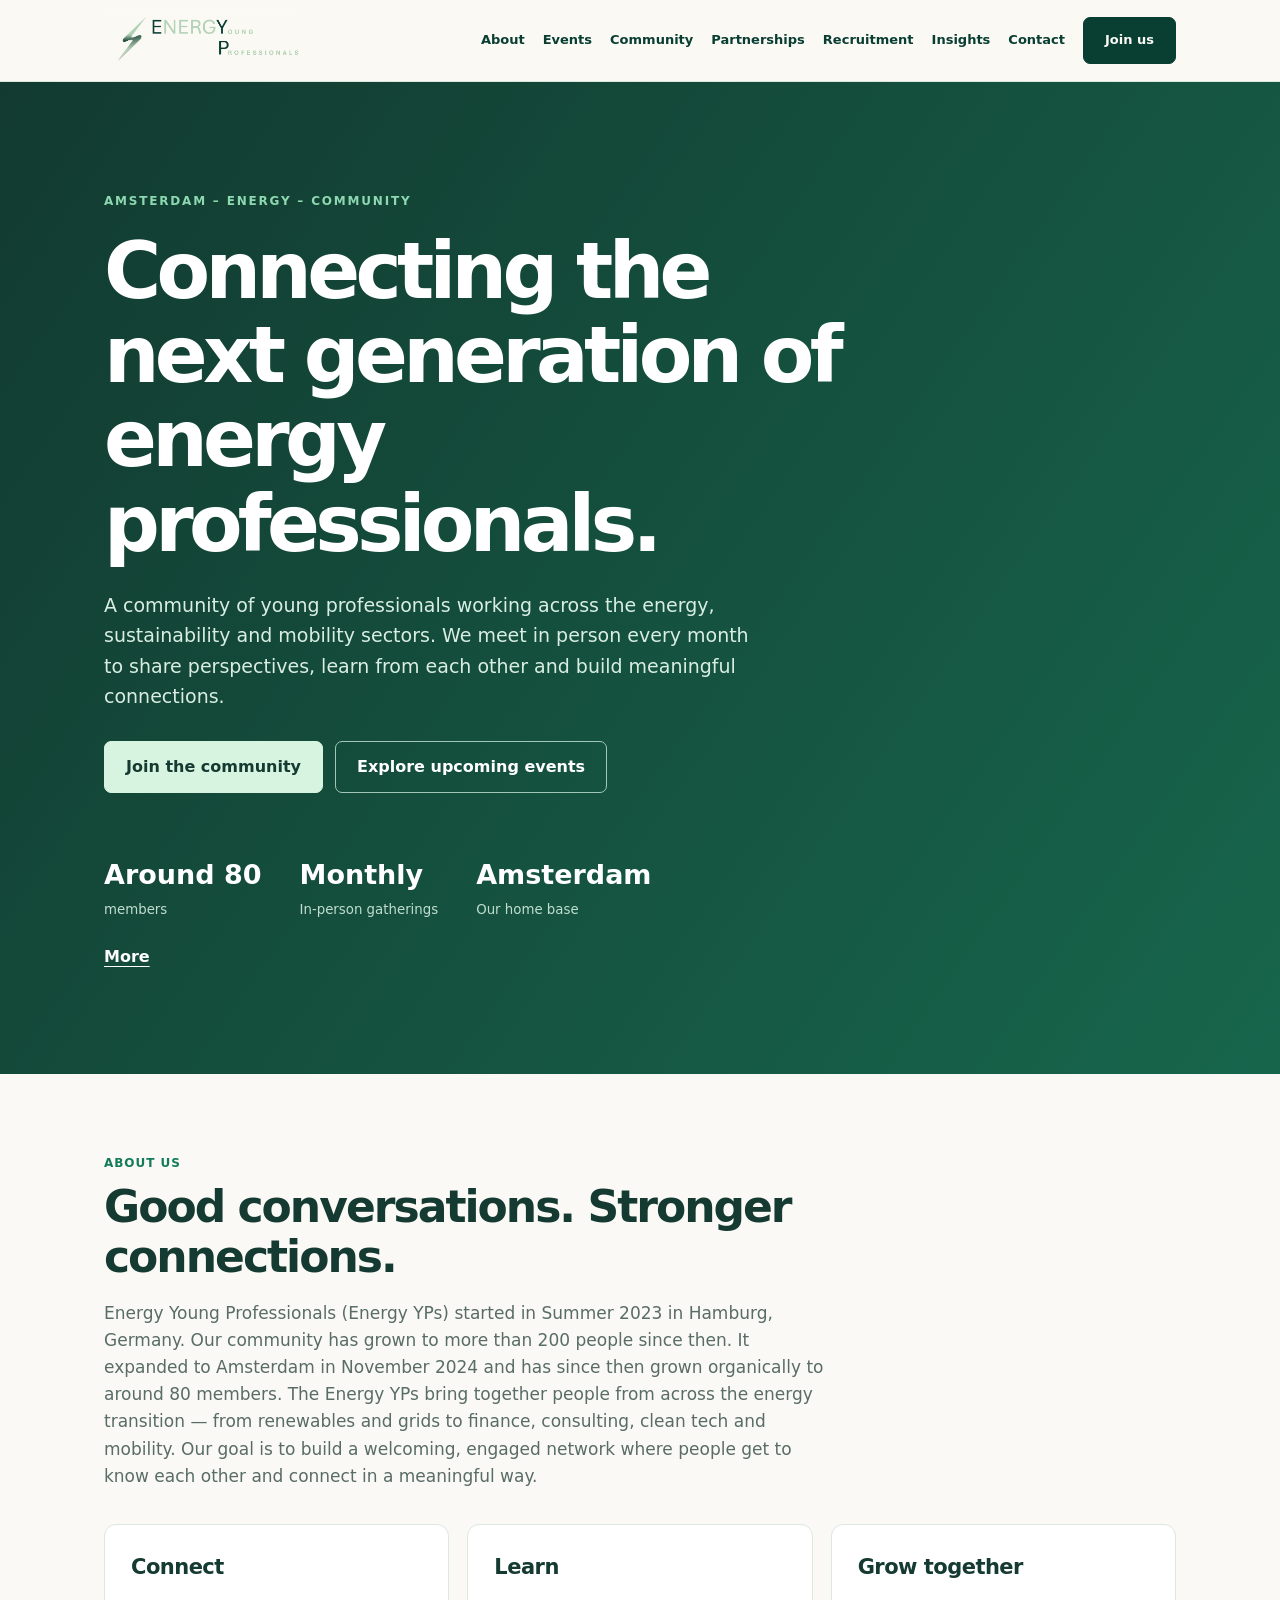
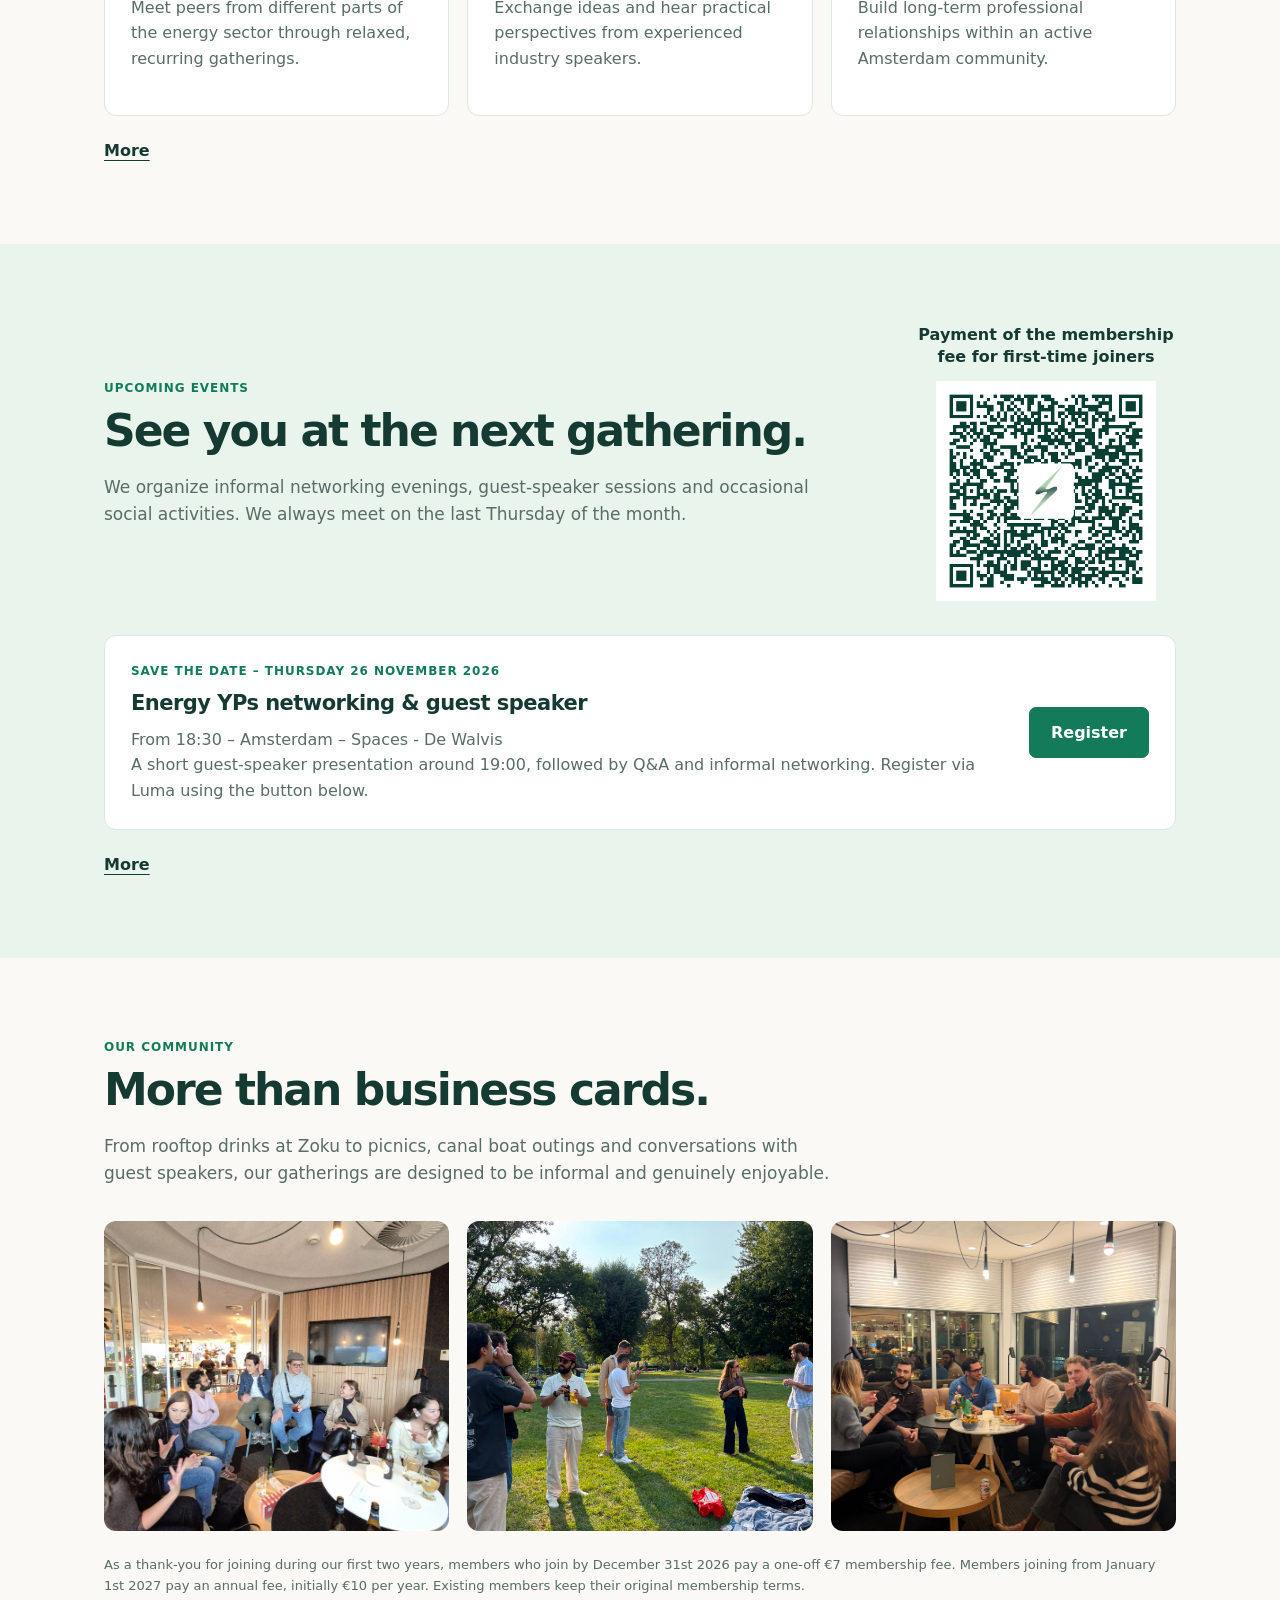
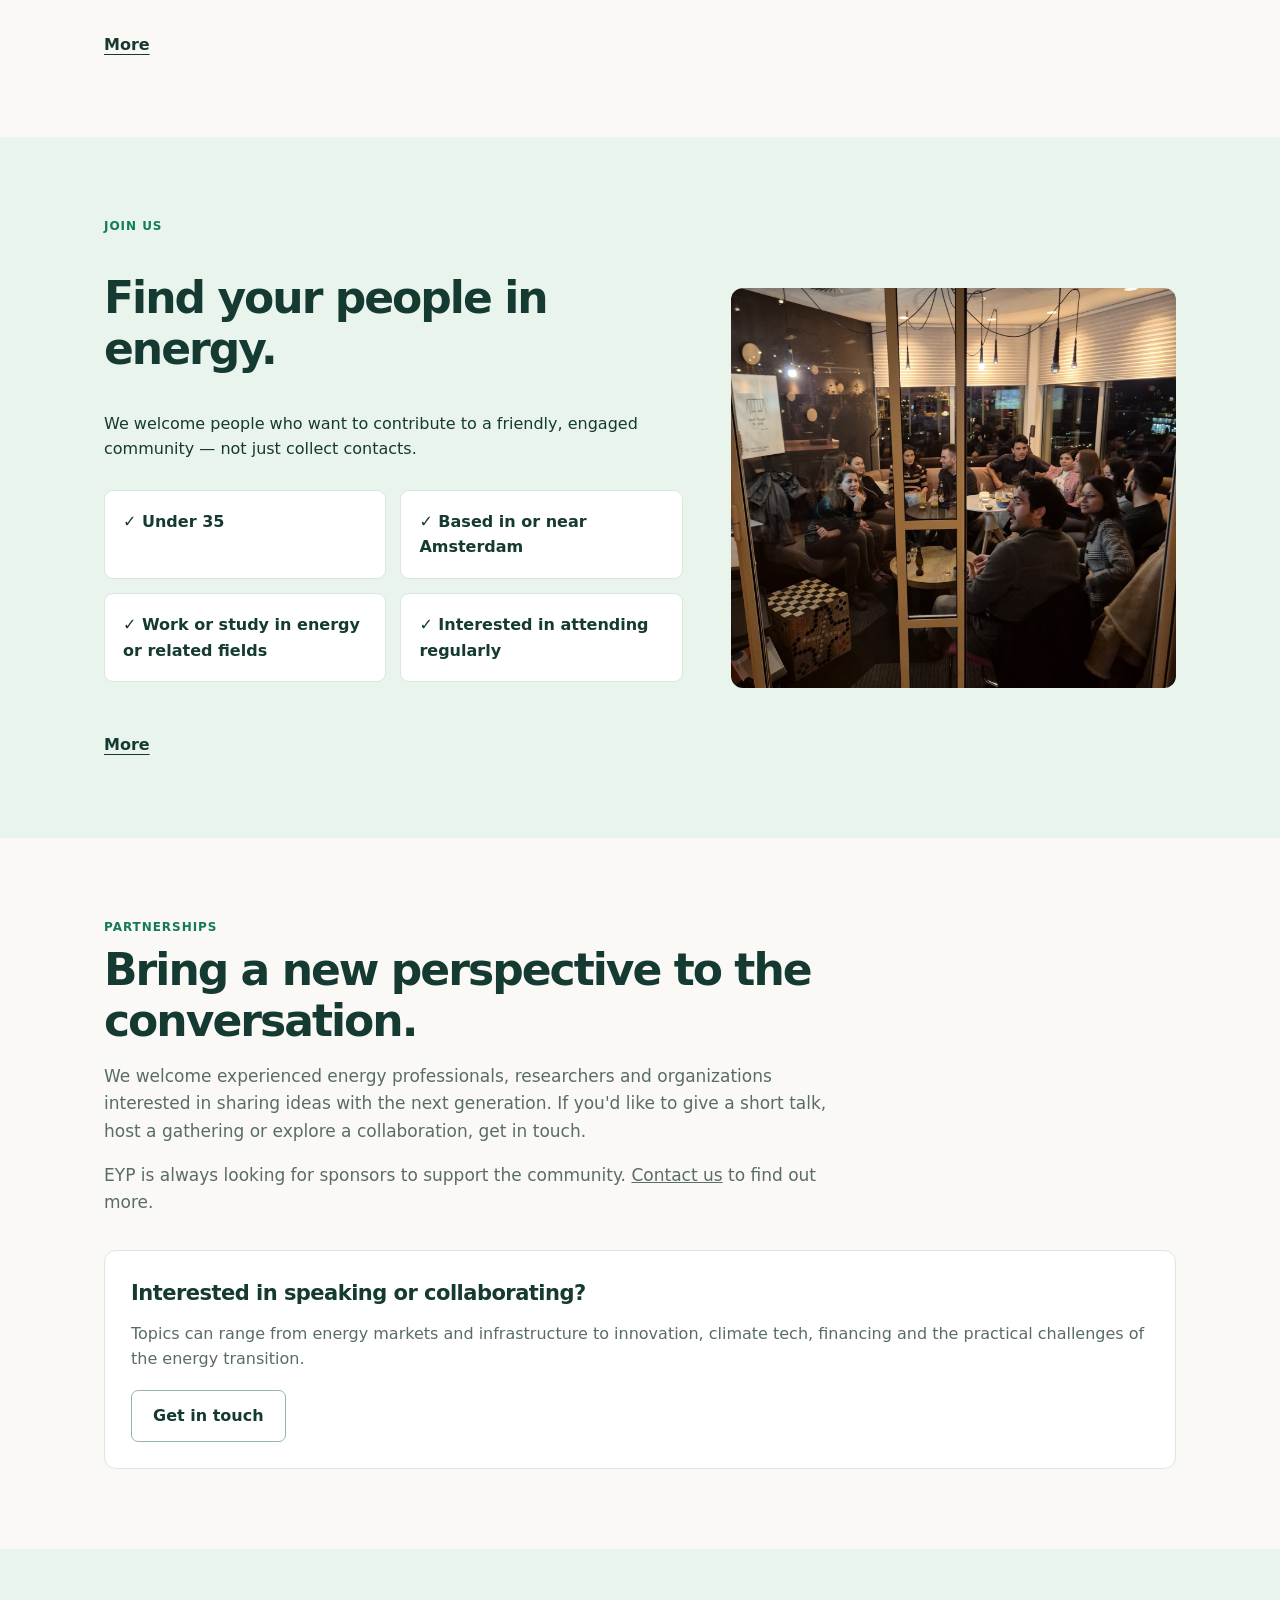
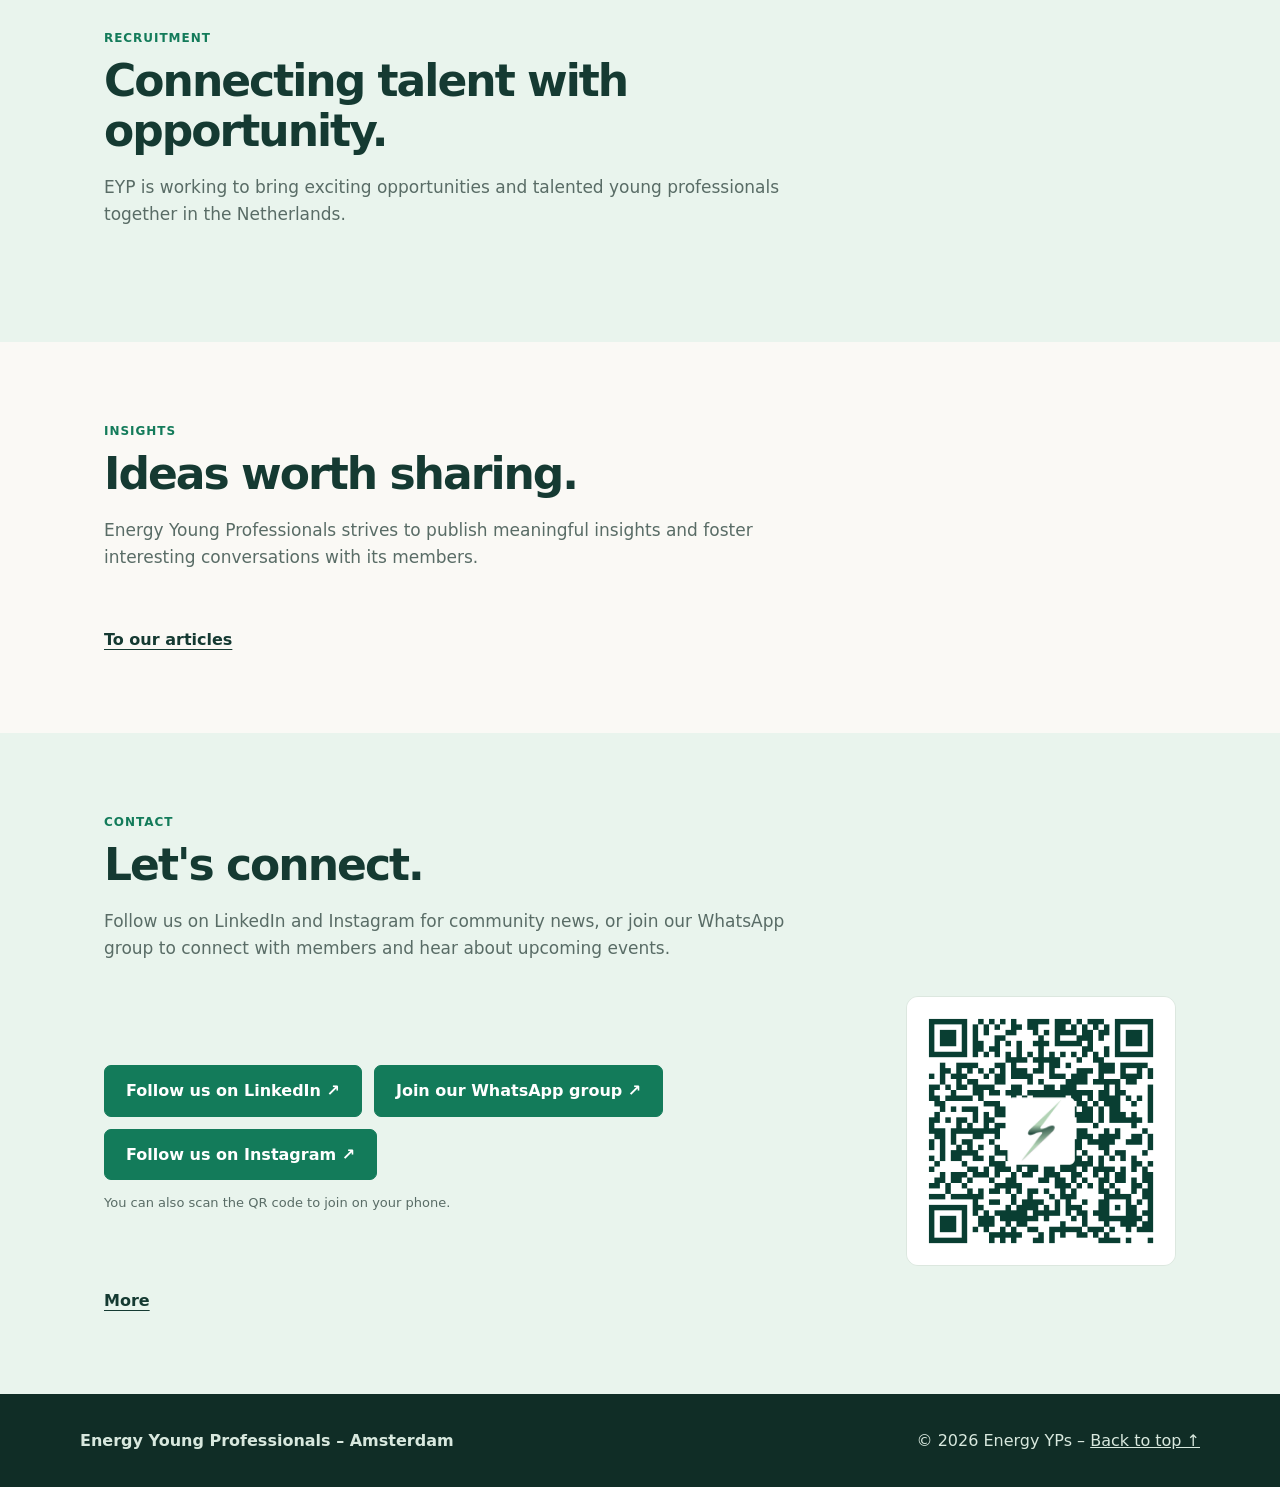
==== commit 76bdd4d0: "Update November event venue to Spaces - De Walvis" ====
--- a/Energy-YPs-website/index.html
+++ b/Energy-YPs-website/index.html
@@ -8,11 +8,11 @@
   <link rel="stylesheet" href="styles.css">
 </head>
 <body id="home">
-<header><div class="nav"><a class="brand" href="#home"><img class="brand-logo" src="Logo.png" alt="Energy Young Professionals"></a><nav aria-label="Main navigation"><a href="#about">About</a><a href="#events">Events</a><a href="#community">Community</a><a href="#partnerships">Partnerships</a><a href="#recruitment">Recruitment</a><a href="#insights">Insights</a><a href="#contact">Contact</a><a class="button" href="#join">Join us</a></nav></div></header>
+<header><div class="nav"><a class="brand" href="#home"><img class="brand-logo" src="Logo.png" alt="Energy Young Professionals"></a><nav aria-label="Main navigation"><a href="#about">About</a><a href="#events">Events</a><a href="#community">Community</a><a href="#partnerships">Partnerships</a><a href="#recruitment">Recruitment</a><a href="/insights">Insights</a><a href="#contact">Contact</a><a class="button" href="#join">Join us</a></nav></div></header>
 <main>
 <section class="hero"><div class="wrap"><div class="eyebrow">Amsterdam – Energy – Community</div><h1>Connecting the next generation of energy professionals.</h1><p>A community of young professionals working across the energy, sustainability and mobility sectors. We meet in person every month to share perspectives, learn from each other and build meaningful connections.</p><div class="actions"><a class="button" href="#join">Join the community</a><a class="button secondary" href="#events">Explore upcoming events</a></div><div class="stats"><div class="stat"><strong>Around 80</strong><small>members</small></div><div class="stat"><strong>Monthly</strong><small>In-person gatherings</small></div><div class="stat"><strong>Amsterdam</strong><small>Our home base</small></div></div><a class="more-link" href="home.html" target="_blank" rel="noopener noreferrer" aria-label="More about Our purpose (opens in a new tab)">More</a></div></section>
 <section id="about"><div class="wrap"><div class="sectionhead"><div class="tag">About us</div><h2>Good conversations. Stronger connections.</h2><p>Energy Young Professionals (Energy YPs) started in Summer 2023 in Hamburg, Germany. Our community has grown to more than 200 people since then. It expanded to Amsterdam in November 2024 and has since then grown organically to around 80 members. The Energy YPs bring together people from across the energy transition — from renewables and grids to finance, consulting, clean tech and mobility. Our goal is to build a welcoming, engaged network where people get to know each other and connect in a meaningful way.</p></div><div class="grid"><div class="card"><h3>Connect</h3><p>Meet peers from different parts of the energy sector through relaxed, recurring gatherings.</p></div><div class="card"><h3>Learn</h3><p>Exchange ideas and hear practical perspectives from experienced industry speakers.</p></div><div class="card"><h3>Grow together</h3><p>Build long-term professional relationships within an active Amsterdam community.</p></div></div><a class="more-link" href="about.html" target="_blank" rel="noopener noreferrer" aria-label="More about About EYP (opens in a new tab)">More</a></div></section>
-<section class="light" id="events"><div class="wrap"><div class="events-intro"><div class="sectionhead"><div class="tag">Upcoming events</div><h2>See you at the next gathering.</h2><p>We organize informal networking evenings, guest-speaker sessions and occasional social activities. We always meet on the last Thursday of the month.</p></div><figure class="membership-payment"><figcaption>Payment of the membership fee for first-time joiners</figcaption><a href="https://revolut.me/raphaef59b?currency=EUR&amp;amount=700&amp;note=Energy%20Young%20Professionals%20-%20One%20Time%20Membership" target="_blank" rel="noopener noreferrer" aria-label="Pay the €7 one-time membership fee via Revolut"><img src="membership-payment-qr.png" alt="Scan to pay the €7 Energy Young Professionals one-time membership fee via Revolut" width="1560" height="1560" loading="lazy"></a></figure></div><div class="card event"><div><div class="tag">Save the date – Thursday 26 November 2026</div><h3>Energy YPs networking & guest speaker</h3><p>From 18:30 – Amsterdam – Venue to be confirmed</p><p>A short guest-speaker presentation around 19:00, followed by Q&A and informal networking. Register via Luma using the button below.</p></div><a class="button" href="https://luma.com/bhpto32o" target="_blank" rel="noopener noreferrer">Register</a></div><a class="more-link" href="events.html" target="_blank" rel="noopener noreferrer" aria-label="More about Events (opens in a new tab)">More</a></div></section>
+<section class="light" id="events"><div class="wrap"><div class="events-intro"><div class="sectionhead"><div class="tag">Upcoming events</div><h2>See you at the next gathering.</h2><p>We organize informal networking evenings, guest-speaker sessions and occasional social activities. We always meet on the last Thursday of the month.</p></div><figure class="membership-payment"><figcaption>Payment of the membership fee for first-time joiners</figcaption><a href="https://revolut.me/raphaef59b?currency=EUR&amp;amount=700&amp;note=Energy%20Young%20Professionals%20-%20One%20Time%20Membership" target="_blank" rel="noopener noreferrer" aria-label="Pay the €7 one-time membership fee via Revolut"><img src="membership-payment-qr.png" alt="Scan to pay the €7 Energy Young Professionals one-time membership fee via Revolut" width="1560" height="1560" loading="lazy"></a></figure></div><div class="card event"><div><div class="tag">Save the date – Thursday 26 November 2026</div><h3>Energy YPs networking & guest speaker</h3><p>From 18:30 – Amsterdam – Spaces - De Walvis</p><p>A short guest-speaker presentation around 19:00, followed by Q&A and informal networking. Register via Luma using the button below.</p></div><a class="button" href="https://luma.com/bhpto32o" target="_blank" rel="noopener noreferrer">Register</a></div><a class="more-link" href="events.html" target="_blank" rel="noopener noreferrer" aria-label="More about Events (opens in a new tab)">More</a></div></section>
 <section id="community"><div class="wrap"><div class="sectionhead"><div class="tag">Our community</div><h2>More than business cards.</h2><p>From rooftop drinks at Zoku to picnics, canal boat outings and conversations with guest speakers, our gatherings are designed to be informal and genuinely enjoyable.</p></div><div class="grid"><img class="community-photo" src="picture-1.jpeg" alt="Energy YPs members talking at an indoor gathering" loading="lazy"><img class="community-photo" src="picture-2.jpeg" alt="Energy YPs picnic in the park" loading="lazy"><img class="community-photo" src="picture-3.jpeg" alt="Energy YPs members sharing a conversation" loading="lazy"></div><p class="note" style="margin-top:24px">As a thank-you for joining during our first two years, members who join by December 31st 2026 pay a one-off €7 membership fee. Members joining from January 1st 2027 pay an annual fee, initially €10 per year. Existing members keep their original membership terms.</p><a class="more-link" href="community.html" target="_blank" rel="noopener noreferrer" aria-label="More about Our community (opens in a new tab)">More</a></div></section>
 <section class="light" id="join"><div class="wrap split"><div><div class="tag">Join us</div><h2 style="font-size:clamp(30px,4vw,44px);letter-spacing:-.045em;line-height:1.15">Find your people in energy.</h2><p>We welcome people who want to contribute to a friendly, engaged community — not just collect contacts.</p><div class="criteria"><div>✓ Under 35</div><div>✓ Based in or near Amsterdam</div><div>✓ Work or study in energy or related fields</div><div>✓ Interested in attending regularly</div></div><a class="more-link" href="join.html" target="_blank" rel="noopener noreferrer" aria-label="More about Joining EYP (opens in a new tab)">More</a></div><img class="community-photo" src="picture-4.jpeg" alt="Energy YPs community gathering in Amsterdam" loading="lazy"></div></section>
 <section id="partnerships"><span id="speakers" aria-hidden="true"></span><div class="wrap"><div class="sectionhead"><div class="tag">Partnerships</div><h2>Bring a new perspective to the conversation.</h2><p>We welcome experienced energy professionals, researchers and organizations interested in sharing ideas with the next generation. If you'd like to give a short talk, host a gathering or explore a collaboration, get in touch.</p><p>EYP is always looking for sponsors to support the community. <a href="#contact">Contact us</a> to find out more.</p></div><div class="card"><h3>Interested in speaking or collaborating?</h3><p>Topics can range from energy markets and infrastructure to innovation, climate tech, financing and the practical challenges of the energy transition.</p><a class="button secondary" href="#contact">Get in touch</a></div></div></section>
